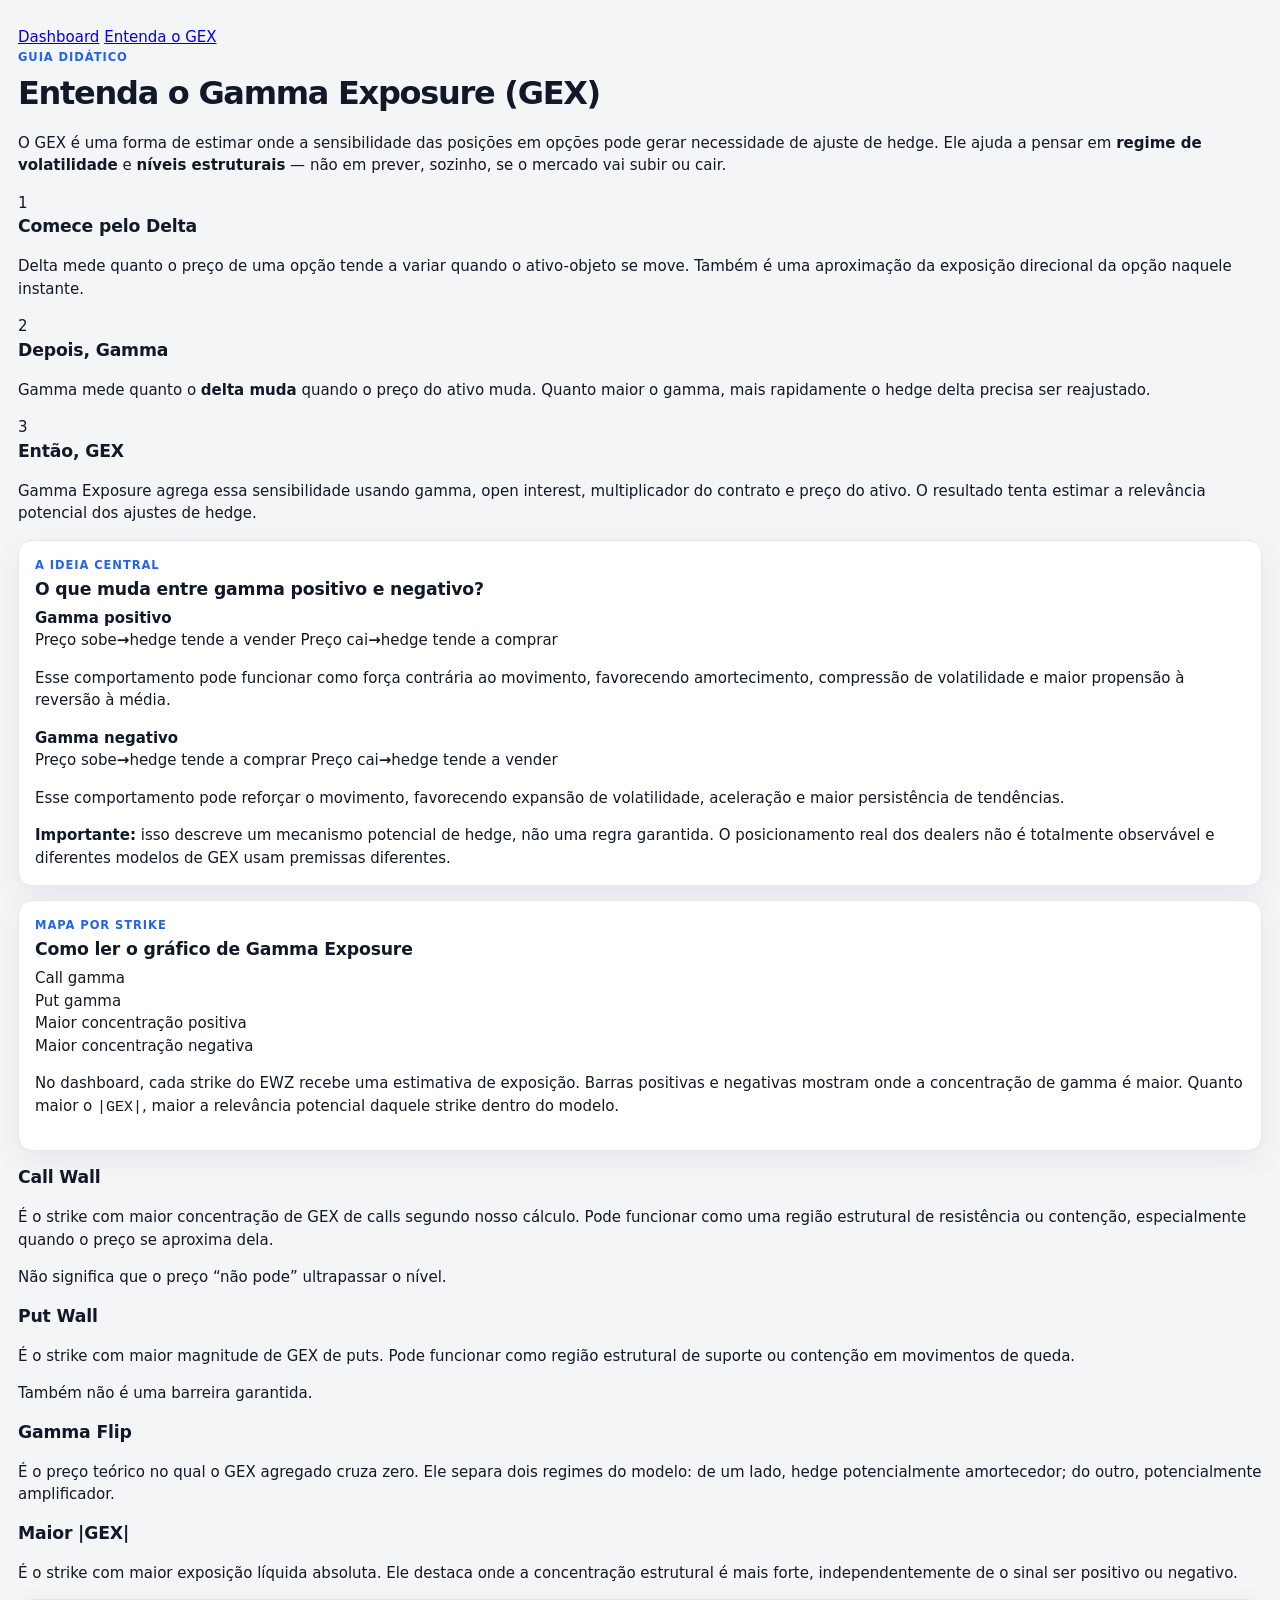
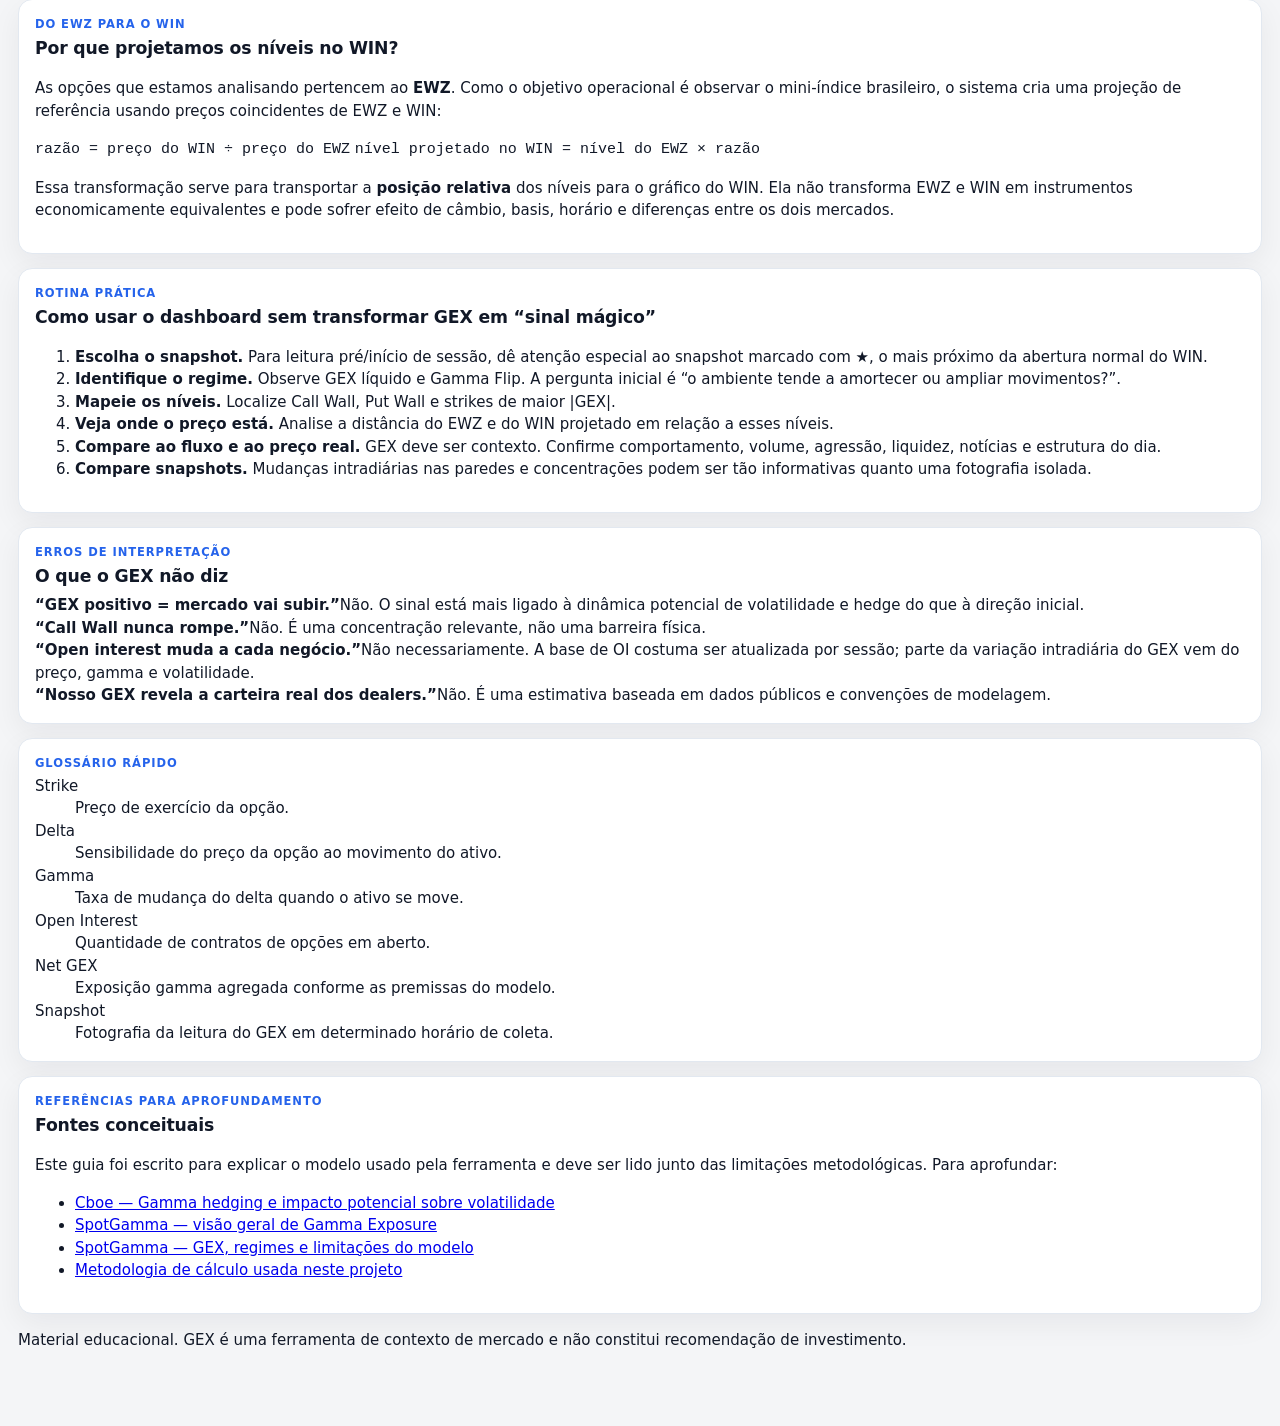
==== docs/entenda-gex.html @ 6f2b7287 "feat: criar página didática sobre GEX" ====
<!doctype html>
<html lang="pt-BR">
<head>
<meta charset="utf-8">
<meta name="viewport" content="width=device-width, initial-scale=1">
<title>Entenda o GEX · Gamma Exposure</title>
<meta name="description" content="Guia didático sobre Gamma Exposure, Gamma Flip, Call Wall, Put Wall e como interpretar o dashboard EWZ → WIN.">
<link rel="stylesheet" href="style.css">
</head>
<body>
<main class="wrap guide-wrap">

  <nav class="site-nav" aria-label="Navegação principal">
    <a href="index.html">Dashboard</a>
    <a class="active" href="entenda-gex.html">Entenda o GEX</a>
  </nav>

  <header class="guide-hero">
    <p class="eyebrow">Guia didático</p>
    <h1>Entenda o Gamma Exposure (GEX)</h1>
    <p class="guide-lead">O GEX é uma forma de estimar onde a sensibilidade das posições em opções pode gerar necessidade de ajuste de hedge. Ele ajuda a pensar em <strong>regime de volatilidade</strong> e <strong>níveis estruturais</strong> — não em prever, sozinho, se o mercado vai subir ou cair.</p>
  </header>

  <section class="lesson-grid lesson-grid-3">
    <article class="lesson-card">
      <span class="lesson-step">1</span>
      <h2>Comece pelo Delta</h2>
      <p>Delta mede quanto o preço de uma opção tende a variar quando o ativo-objeto se move. Também é uma aproximação da exposição direcional da opção naquele instante.</p>
    </article>
    <article class="lesson-card">
      <span class="lesson-step">2</span>
      <h2>Depois, Gamma</h2>
      <p>Gamma mede quanto o <strong>delta muda</strong> quando o preço do ativo muda. Quanto maior o gamma, mais rapidamente o hedge delta precisa ser reajustado.</p>
    </article>
    <article class="lesson-card">
      <span class="lesson-step">3</span>
      <h2>Então, GEX</h2>
      <p>Gamma Exposure agrega essa sensibilidade usando gamma, open interest, multiplicador do contrato e preço do ativo. O resultado tenta estimar a relevância potencial dos ajustes de hedge.</p>
    </article>
  </section>

  <section class="card guide-section">
    <p class="section-kicker">A ideia central</p>
    <h2>O que muda entre gamma positivo e negativo?</h2>
    <div class="regime-compare">
      <div class="regime-panel positive">
        <strong>Gamma positivo</strong>
        <div class="hedge-flow">
          <span>Preço sobe</span><b>→</b><span>hedge tende a vender</span>
          <span>Preço cai</span><b>→</b><span>hedge tende a comprar</span>
        </div>
        <p>Esse comportamento pode funcionar como força contrária ao movimento, favorecendo amortecimento, compressão de volatilidade e maior propensão à reversão à média.</p>
      </div>
      <div class="regime-panel negative">
        <strong>Gamma negativo</strong>
        <div class="hedge-flow">
          <span>Preço sobe</span><b>→</b><span>hedge tende a comprar</span>
          <span>Preço cai</span><b>→</b><span>hedge tende a vender</span>
        </div>
        <p>Esse comportamento pode reforçar o movimento, favorecendo expansão de volatilidade, aceleração e maior persistência de tendências.</p>
      </div>
    </div>
    <div class="guide-callout"><strong>Importante:</strong> isso descreve um mecanismo potencial de hedge, não uma regra garantida. O posicionamento real dos dealers não é totalmente observável e diferentes modelos de GEX usam premissas diferentes.</div>
  </section>

  <section class="card guide-section">
    <p class="section-kicker">Mapa por strike</p>
    <h2>Como ler o gráfico de Gamma Exposure</h2>
    <div class="gex-demo" aria-label="Exemplo esquemático de GEX por strike">
      <div class="gex-zero"></div>
      <div class="gex-bar pos" style="--w:62%"><span>Call gamma</span></div>
      <div class="gex-bar neg" style="--w:40%"><span>Put gamma</span></div>
      <div class="gex-bar pos" style="--w:86%"><span>Maior concentração positiva</span></div>
      <div class="gex-bar neg" style="--w:70%"><span>Maior concentração negativa</span></div>
    </div>
    <p class="guide-copy">No dashboard, cada strike do EWZ recebe uma estimativa de exposição. Barras positivas e negativas mostram onde a concentração de gamma é maior. Quanto maior o <code>|GEX|</code>, maior a relevância potencial daquele strike dentro do modelo.</p>
  </section>

  <section class="lesson-grid lesson-grid-2">
    <article class="lesson-card accent-blue">
      <h2>Call Wall</h2>
      <p>É o strike com maior concentração de GEX de calls segundo nosso cálculo. Pode funcionar como uma região estrutural de resistência ou contenção, especialmente quando o preço se aproxima dela.</p>
      <p class="lesson-note">Não significa que o preço “não pode” ultrapassar o nível.</p>
    </article>
    <article class="lesson-card accent-orange">
      <h2>Put Wall</h2>
      <p>É o strike com maior magnitude de GEX de puts. Pode funcionar como região estrutural de suporte ou contenção em movimentos de queda.</p>
      <p class="lesson-note">Também não é uma barreira garantida.</p>
    </article>
    <article class="lesson-card accent-purple">
      <h2>Gamma Flip</h2>
      <p>É o preço teórico no qual o GEX agregado cruza zero. Ele separa dois regimes do modelo: de um lado, hedge potencialmente amortecedor; do outro, potencialmente amplificador.</p>
    </article>
    <article class="lesson-card accent-cyan">
      <h2>Maior |GEX|</h2>
      <p>É o strike com maior exposição líquida absoluta. Ele destaca onde a concentração estrutural é mais forte, independentemente de o sinal ser positivo ou negativo.</p>
    </article>
  </section>

  <section class="card guide-section">
    <p class="section-kicker">Do EWZ para o WIN</p>
    <h2>Por que projetamos os níveis no WIN?</h2>
    <p class="guide-copy">As opções que estamos analisando pertencem ao <strong>EWZ</strong>. Como o objetivo operacional é observar o mini-índice brasileiro, o sistema cria uma projeção de referência usando preços coincidentes de EWZ e WIN:</p>
    <div class="formula-box">
      <code>razão = preço do WIN ÷ preço do EWZ</code>
      <code>nível projetado no WIN = nível do EWZ × razão</code>
    </div>
    <p class="guide-copy">Essa transformação serve para transportar a <strong>posição relativa</strong> dos níveis para o gráfico do WIN. Ela não transforma EWZ e WIN em instrumentos economicamente equivalentes e pode sofrer efeito de câmbio, basis, horário e diferenças entre os dois mercados.</p>
  </section>

  <section class="card guide-section">
    <p class="section-kicker">Rotina prática</p>
    <h2>Como usar o dashboard sem transformar GEX em “sinal mágico”</h2>
    <ol class="guide-steps">
      <li><strong>Escolha o snapshot.</strong> Para leitura pré/início de sessão, dê atenção especial ao snapshot marcado com ★, o mais próximo da abertura normal do WIN.</li>
      <li><strong>Identifique o regime.</strong> Observe GEX líquido e Gamma Flip. A pergunta inicial é “o ambiente tende a amortecer ou ampliar movimentos?”.</li>
      <li><strong>Mapeie os níveis.</strong> Localize Call Wall, Put Wall e strikes de maior |GEX|.</li>
      <li><strong>Veja onde o preço está.</strong> Analise a distância do EWZ e do WIN projetado em relação a esses níveis.</li>
      <li><strong>Compare ao fluxo e ao preço real.</strong> GEX deve ser contexto. Confirme comportamento, volume, agressão, liquidez, notícias e estrutura do dia.</li>
      <li><strong>Compare snapshots.</strong> Mudanças intradiárias nas paredes e concentrações podem ser tão informativas quanto uma fotografia isolada.</li>
    </ol>
  </section>

  <section class="card guide-section">
    <p class="section-kicker">Erros de interpretação</p>
    <h2>O que o GEX não diz</h2>
    <div class="myth-grid">
      <div><strong>“GEX positivo = mercado vai subir.”</strong><span>Não. O sinal está mais ligado à dinâmica potencial de volatilidade e hedge do que à direção inicial.</span></div>
      <div><strong>“Call Wall nunca rompe.”</strong><span>Não. É uma concentração relevante, não uma barreira física.</span></div>
      <div><strong>“Open interest muda a cada negócio.”</strong><span>Não necessariamente. A base de OI costuma ser atualizada por sessão; parte da variação intradiária do GEX vem do preço, gamma e volatilidade.</span></div>
      <div><strong>“Nosso GEX revela a carteira real dos dealers.”</strong><span>Não. É uma estimativa baseada em dados públicos e convenções de modelagem.</span></div>
    </div>
  </section>

  <section class="card guide-section">
    <p class="section-kicker">Glossário rápido</p>
    <div class="glossary">
      <div><dt>Strike</dt><dd>Preço de exercício da opção.</dd></div>
      <div><dt>Delta</dt><dd>Sensibilidade do preço da opção ao movimento do ativo.</dd></div>
      <div><dt>Gamma</dt><dd>Taxa de mudança do delta quando o ativo se move.</dd></div>
      <div><dt>Open Interest</dt><dd>Quantidade de contratos de opções em aberto.</dd></div>
      <div><dt>Net GEX</dt><dd>Exposição gamma agregada conforme as premissas do modelo.</dd></div>
      <div><dt>Snapshot</dt><dd>Fotografia da leitura do GEX em determinado horário de coleta.</dd></div>
    </div>
  </section>

  <section class="card guide-section references">
    <p class="section-kicker">Referências para aprofundamento</p>
    <h2>Fontes conceituais</h2>
    <p>Este guia foi escrito para explicar o modelo usado pela ferramenta e deve ser lido junto das limitações metodológicas. Para aprofundar:</p>
    <ul>
      <li><a href="https://www.cboe.com/insights/posts/volatility-insights-evaluating-the-market-impact-of-spx-0-dte-options/" target="_blank" rel="noopener">Cboe — Gamma hedging e impacto potencial sobre volatilidade</a></li>
      <li><a href="https://support.spotgamma.com/hc/en-us/articles/15214161607827-GEX-Gamma-Exposure-Explained-What-It-Is-and-How-SpotGamma-Uses-It" target="_blank" rel="noopener">SpotGamma — visão geral de Gamma Exposure</a></li>
      <li><a href="https://spotgamma.com/gamma-exposure-gex/" target="_blank" rel="noopener">SpotGamma — GEX, regimes e limitações do modelo</a></li>
      <li><a href="CALCULO.md" target="_blank" rel="noopener">Metodologia de cálculo usada neste projeto</a></li>
    </ul>
  </section>

  <p class="guide-disclaimer">Material educacional. GEX é uma ferramenta de contexto de mercado e não constitui recomendação de investimento.</p>
</main>
</body>
</html>
---- docs/style.css ----
:root{
  color-scheme:light;
  --bg:#f4f5f7;--surface:#ffffff;--surface-2:#f8fafc;--text:#111827;--muted:#64748b;
  --border:#e2e8f0;--grid:#e8edf3;--axis:#94a3b8;--blue:#2563eb;--orange:#ea580c;
  --purple:#7c3aed;--green:#15803d;--red:#b91c1c;--cyan:#0891b2;--shadow:0 10px 30px rgba(15,23,42,.06);
}
@media(prefers-color-scheme:dark){
  :root{color-scheme:dark;--bg:#0b0f14;--surface:#121821;--surface-2:#0f141c;--text:#f8fafc;--muted:#94a3b8;
    --border:#273244;--grid:#202b39;--axis:#526174;--blue:#60a5fa;--orange:#fb923c;--purple:#a78bfa;
    --green:#4ade80;--red:#f87171;--cyan:#22d3ee;--shadow:none}
}
*{box-sizing:border-box}
body{margin:0;background:var(--bg);color:var(--text);font:15px/1.5 system-ui,-apple-system,"Segoe UI",Roboto,sans-serif}
.wrap{max-width:1320px;margin:auto;padding:26px 18px 64px}
.hero{display:flex;gap:24px;justify-content:space-between;align-items:flex-end;margin-bottom:18px}
.eyebrow,.section-kicker{margin:0 0 3px;color:var(--blue);font-weight:700;text-transform:uppercase;letter-spacing:.08em;font-size:.72rem}
h1{margin:0;font-size:2rem;letter-spacing:-.04em}h1 span{color:var(--muted);font-weight:400}
h2{margin:0 0 4px;font-size:1.08rem;letter-spacing:-.01em}
.sub,.note,.footnote{margin:0;color:var(--muted);font-size:.88rem}
.source-box{min-width:220px;text-align:right;padding:10px 0}.source-label{display:block;color:var(--muted);font-size:.75rem}
.source-box strong{display:block;font-size:1.25rem;font-variant-numeric:tabular-nums}.source-box small{color:var(--muted)}
.banner{padding:11px 14px;border-radius:10px;margin:0 0 14px;background:#fff7d6;color:#6b5200;border:1px solid #f6e7a7}
.banner.err{background:#fee9e7;color:#8a251d;border-color:#f7c7c2}
.kpis{display:grid;grid-template-columns:repeat(5,minmax(150px,1fr));gap:10px;margin-bottom:14px}
.kpi{background:var(--surface);border:1px solid var(--border);border-radius:12px;padding:13px 14px;box-shadow:var(--shadow)}
.kpi .lab{font-size:.75rem;color:var(--muted);display:flex;gap:6px;align-items:center}
.kpi .big{font-size:1.35rem;font-weight:700;font-variant-numeric:tabular-nums}
.kpi .small{font-size:.8rem;color:var(--muted)}
.dot{width:8px;height:8px;border-radius:50%;display:inline-block;flex:none}
.card{background:var(--surface);border:1px solid var(--border);border-radius:14px;padding:16px;margin-bottom:14px;box-shadow:var(--shadow)}
.focal{padding-bottom:10px}
.card-head{display:flex;justify-content:space-between;align-items:flex-start;gap:18px;margin-bottom:6px}
.sel{display:flex;gap:7px;align-items:center;color:var(--muted);font-size:.8rem}
select,input,button{font:inherit;border:1px solid var(--border);border-radius:8px;background:var(--surface-2);color:var(--text);padding:7px 9px}
button{cursor:pointer;background:var(--blue);border-color:var(--blue);color:white;font-weight:650}
button.ghost{background:transparent;color:var(--muted);border-color:var(--border)}
.snapshot-card{padding-bottom:14px}
.snapshot-controls{display:grid;grid-template-columns:minmax(150px,.7fr) minmax(180px,.9fr) minmax(280px,2fr);gap:10px;align-items:end;margin-top:8px}
.snapshot-controls label{display:flex;flex-direction:column;gap:5px;color:var(--muted);font-size:.78rem}
.snapshot-summary{min-height:58px;display:grid;grid-template-columns:auto 1fr;grid-template-areas:"badge title" "badge meta";column-gap:9px;align-items:center;padding:8px 10px;background:var(--surface-2);border:1px solid var(--border);border-radius:10px}
.snapshot-summary strong{grid-area:title;font-size:.9rem}.snapshot-summary small{grid-area:meta;color:var(--muted);font-size:.75rem}
.snapshot-badge{grid-area:badge;align-self:stretch;display:flex;align-items:center;padding:0 9px;border-radius:8px;background:var(--border);color:var(--muted);font-size:.7rem;font-weight:800;text-transform:uppercase;letter-spacing:.04em}
.snapshot-badge.opening{background:color-mix(in srgb,var(--blue) 15%,var(--surface));color:var(--blue);border:1px solid color-mix(in srgb,var(--blue) 30%,var(--border))}
.display-config{padding-bottom:14px}
.display-controls{display:grid;grid-template-columns:2fr 1fr 1fr;gap:10px;margin-top:10px}
.display-controls label{display:flex;flex-direction:column;gap:5px;color:var(--muted);font-size:.78rem}
.display-controls select{width:100%}
.display-controls label.disabled{opacity:.48}
.display-controls select:disabled{cursor:not-allowed;filter:saturate(.4)}
.config-hint{margin:9px 0 0;color:var(--muted);font-size:.82rem}
.price-chart-shell{position:relative;min-width:0}
.chart-tools{display:flex;flex-wrap:wrap;align-items:center;gap:5px}
.chart-tools-overlay{position:absolute;z-index:8;top:9px;right:12px;margin:0;padding:5px;background:color-mix(in srgb,var(--surface) 90%,transparent);border:1px solid var(--border);border-radius:9px;backdrop-filter:blur(7px)}
.tool-group{display:flex;align-items:center;gap:3px;flex-wrap:wrap}
.chart-tool{min-width:31px;min-height:29px;padding:4px 6px;font-size:.72rem;line-height:1;border-radius:6px;box-shadow:none}
.chart-tool.ghost{background:var(--surface-2);color:var(--muted);border-color:var(--border)}
.chart-view-status{color:var(--muted);font-size:.72rem;font-variant-numeric:tabular-nums}
.chart-view-status-overlay{position:absolute;z-index:7;left:82px;top:10px;padding:4px 7px;border-radius:6px;background:color-mix(in srgb,var(--surface) 88%,transparent);pointer-events:none}
.chart-help{margin:5px 0 0;color:var(--muted);font-size:.72rem}
.price-chart .hit{cursor:grab!important}
.price-chart .hit:active{cursor:grabbing!important}
.price-grid{display:grid;grid-template-columns:1fr;gap:14px}
.price-card{margin-bottom:0}.pill{font-size:.75rem;font-weight:700;border:1px solid var(--border);border-radius:999px;padding:4px 9px;color:var(--muted)}
.legend{display:flex;flex-wrap:wrap;gap:14px;margin:7px 0 4px;color:var(--muted);font-size:.79rem}
.legend.compact{gap:11px}.legend span{display:inline-flex;align-items:center;gap:5px}
.legend i{display:inline-block;width:14px;height:4px;border-radius:2px}.legend i.sq{width:10px;height:10px}
.legend i.dash{height:0;background:none!important;border-top:2px dashed currentColor}
.chart{width:100%;overflow-x:auto}.chart svg{display:block;width:100%;height:auto;min-width:760px;overflow:visible}
.chart text{fill:var(--muted);font:11px system-ui,-apple-system,"Segoe UI",sans-serif}
.chart .grid{stroke:var(--grid);stroke-width:1}.chart .axis{stroke:var(--axis);stroke-width:1}.chart .lbl{font-weight:700}
.chart .hit{fill:transparent;cursor:crosshair}.chart-gex svg{min-height:390px}.price-chart svg{min-height:430px}
.override{min-width:350px}.override label{display:block;color:var(--muted);font-size:.75rem;margin-bottom:4px}
.override>div{display:flex;gap:6px}.override input{width:160px;font-variant-numeric:tabular-nums}
.table-scroll{overflow-x:auto}table{width:100%;border-collapse:collapse;font-size:.88rem;font-variant-numeric:tabular-nums}
th,td{padding:9px 10px;border-bottom:1px solid var(--border);white-space:nowrap;text-align:left}
th{font-size:.75rem;color:var(--muted);font-weight:700}.num{text-align:right}td:last-child{white-space:normal;color:var(--muted)}
.explain-grid{display:grid;grid-template-columns:repeat(4,1fr);gap:12px;margin-top:10px}
.explain-grid>div{background:var(--surface-2);border:1px solid var(--border);border-radius:10px;padding:12px}
.explain-grid p{margin:4px 0 0;color:var(--muted);font-size:.84rem}.footnote{margin-top:12px}
.tip{position:fixed;z-index:20;pointer-events:none;max-width:280px;background:var(--surface);color:var(--text);border:1px solid var(--border);
  border-radius:9px;padding:8px 10px;font-size:.8rem;box-shadow:0 8px 25px rgba(0,0,0,.2);font-variant-numeric:tabular-nums}
.tip b{display:block;margin-bottom:3px}.tip .r{display:flex;justify-content:space-between;gap:18px;color:var(--muted)}.tip .r span:last-child{color:var(--text)}
@media(max-width:1000px){.kpis{grid-template-columns:repeat(3,1fr)}.snapshot-controls{grid-template-columns:1fr 1fr}.snapshot-summary{grid-column:1/-1}.display-controls{grid-template-columns:1fr 1fr 1fr}.explain-grid{grid-template-columns:repeat(2,1fr)}}
@media(max-width:720px){.wrap{padding:18px 10px 46px}.hero{align-items:flex-start;flex-direction:column}.source-box{text-align:left;min-width:0}
  .kpis{grid-template-columns:repeat(2,1fr)}.card-head{flex-direction:column}.snapshot-controls{grid-template-columns:1fr}.snapshot-summary{grid-column:auto}.display-controls{grid-template-columns:1fr}.override{min-width:0;width:100%}.explain-grid{grid-template-columns:1fr}
  .chart-tools-overlay{top:7px;right:8px;max-width:250px}.chart-tool{min-width:34px;min-height:32px}.chart-view-status-overlay{left:76px;top:8px}.chart-help{font-size:.7rem}.chart svg{min-width:700px}}
@media(max-width:480px){h1{font-size:1.55rem}.kpis{grid-template-columns:1fr 1fr}.kpi .big{font-size:1.12rem}.override>div{flex-wrap:wrap}}
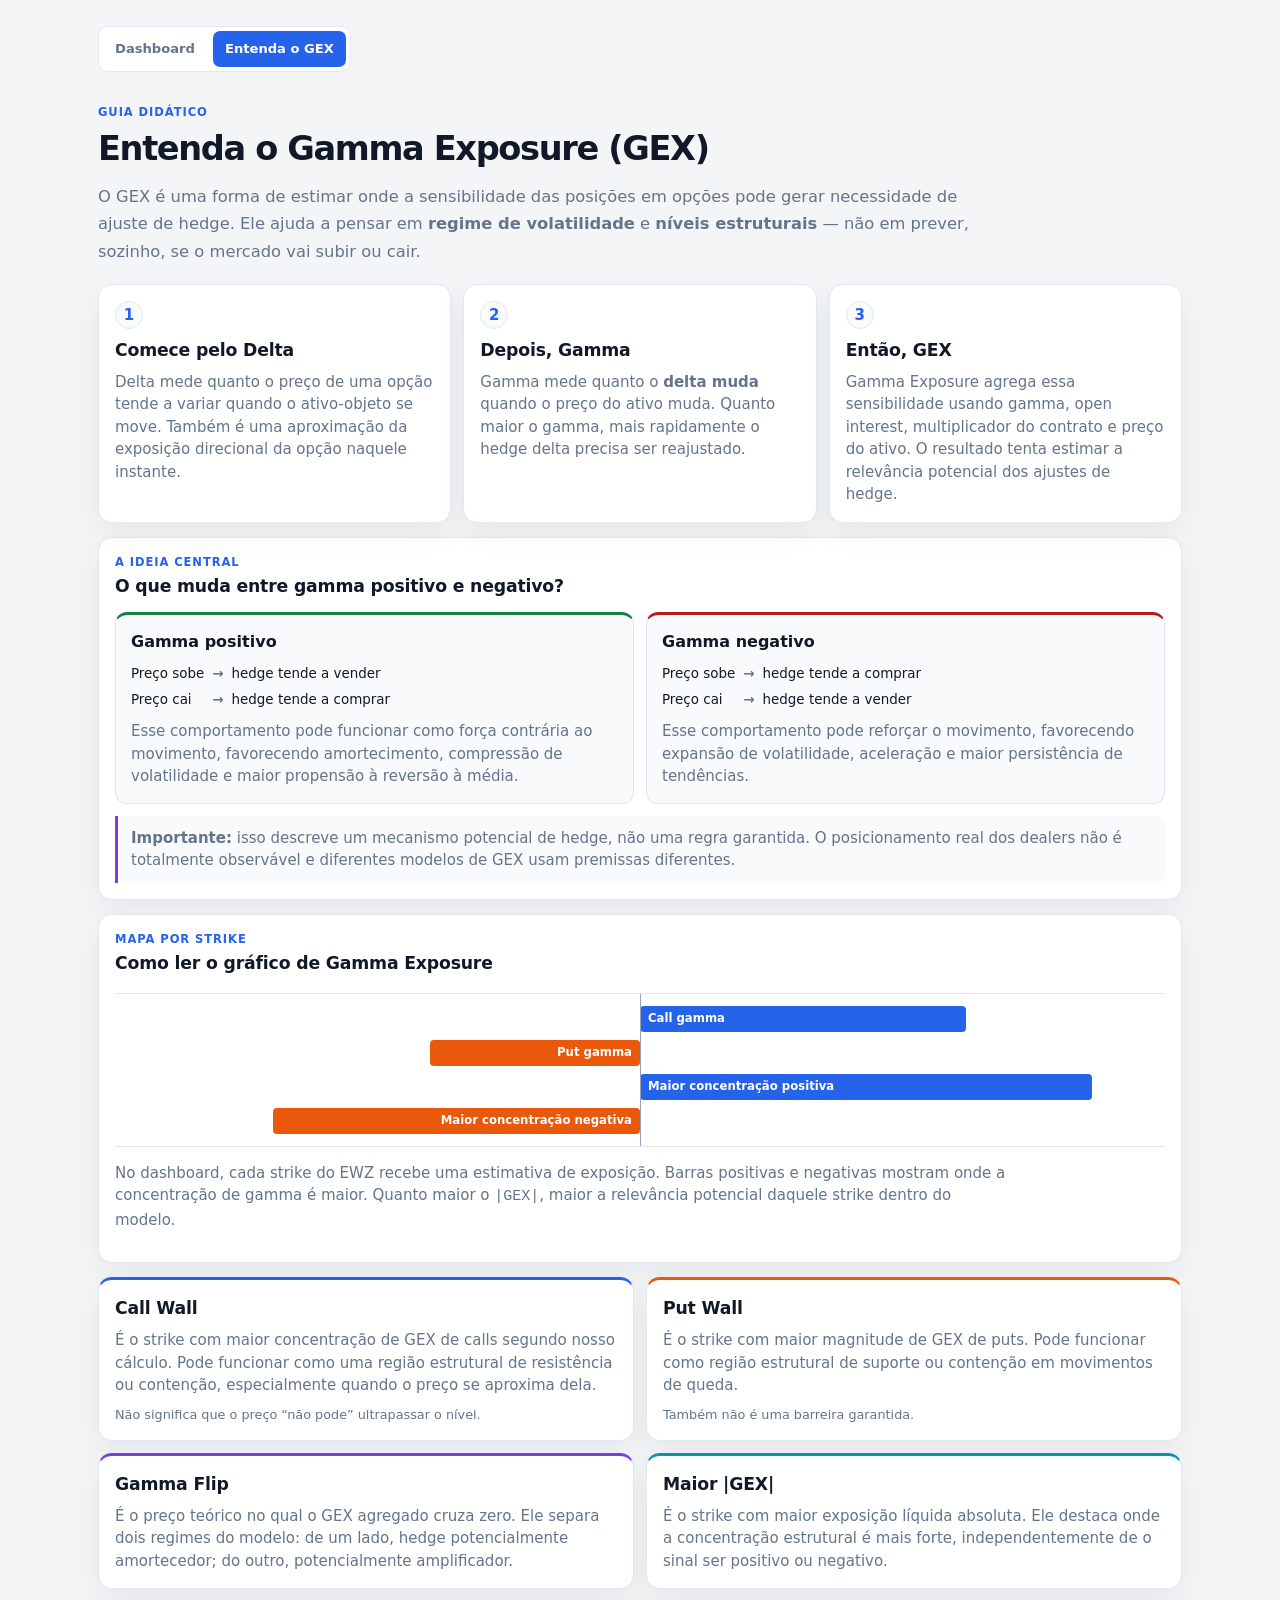
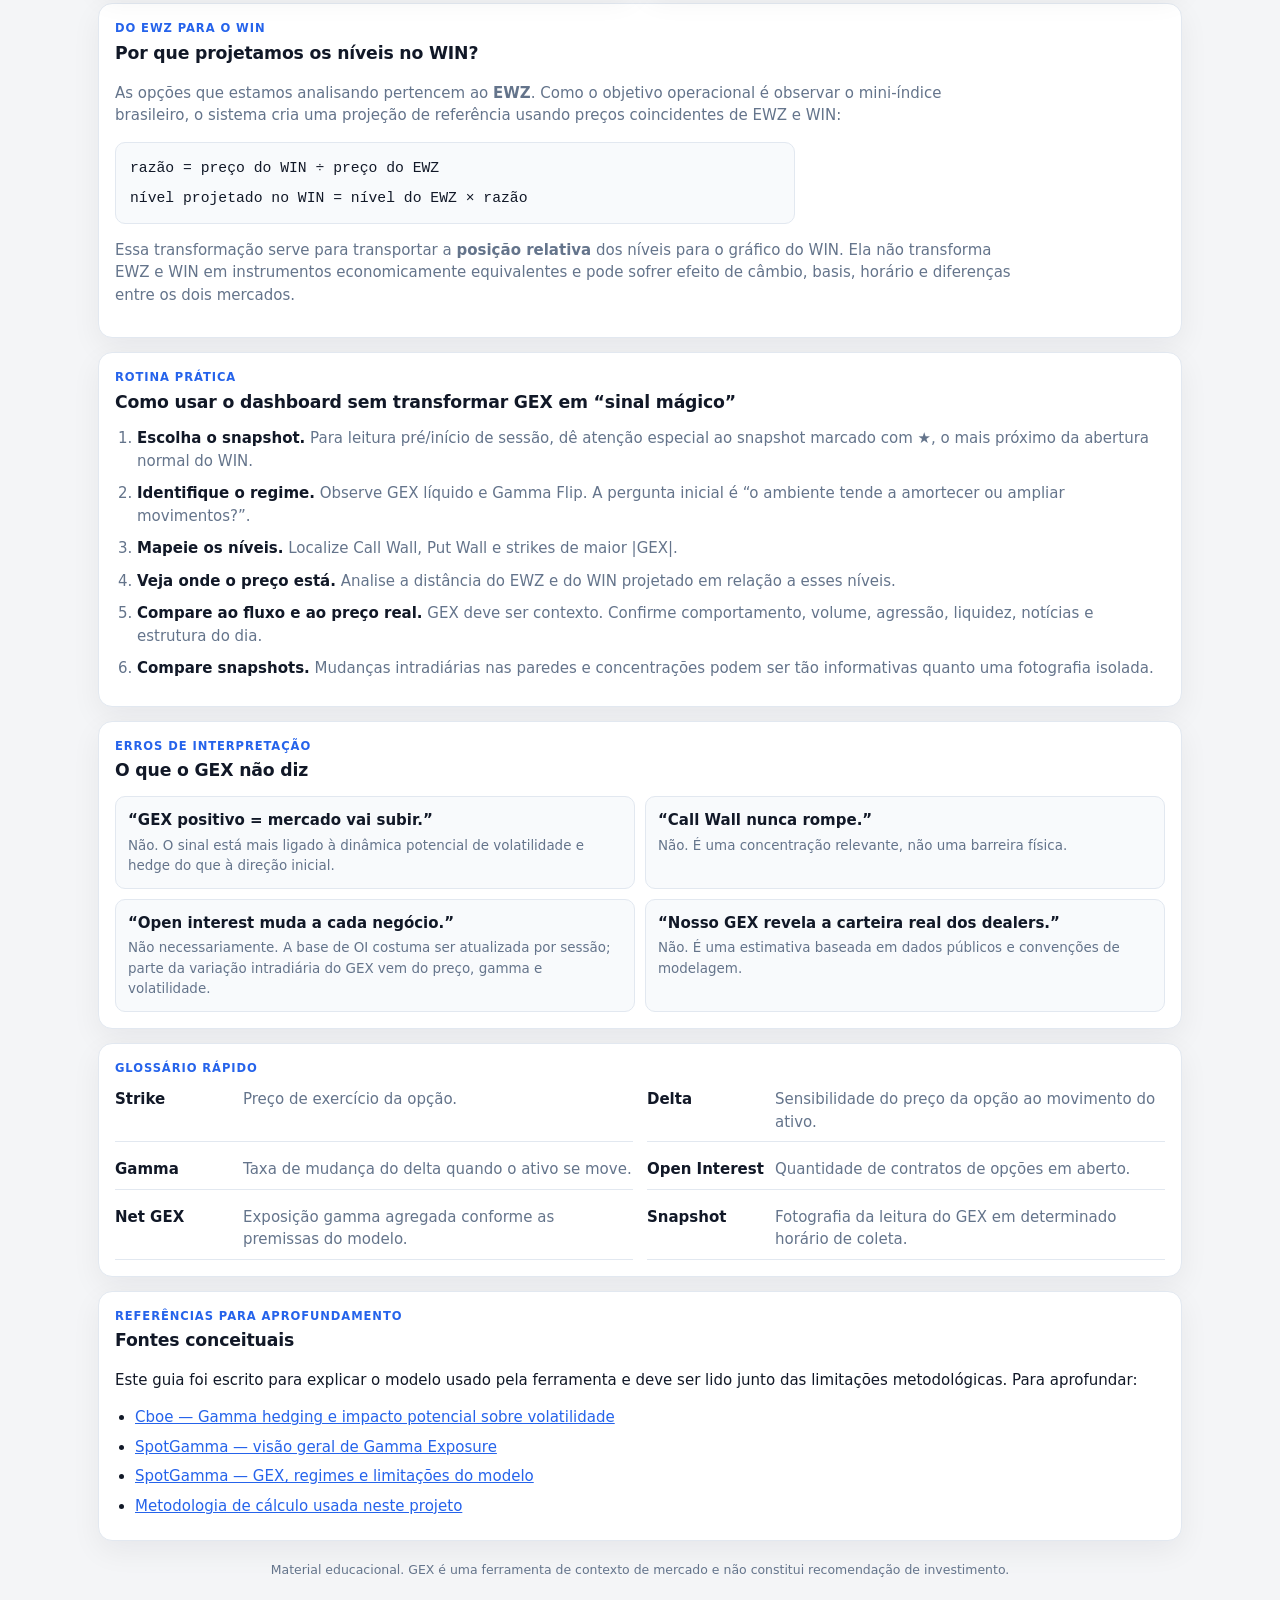
==== commit 98e872a6: "fix: apontar guia para metodologia no GitHub" ====
--- a/docs/entenda-gex.html
+++ b/docs/entenda-gex.html
@@ -152,7 +152,7 @@
       <li><a href="https://www.cboe.com/insights/posts/volatility-insights-evaluating-the-market-impact-of-spx-0-dte-options/" target="_blank" rel="noopener">Cboe — Gamma hedging e impacto potencial sobre volatilidade</a></li>
       <li><a href="https://support.spotgamma.com/hc/en-us/articles/15214161607827-GEX-Gamma-Exposure-Explained-What-It-Is-and-How-SpotGamma-Uses-It" target="_blank" rel="noopener">SpotGamma — visão geral de Gamma Exposure</a></li>
       <li><a href="https://spotgamma.com/gamma-exposure-gex/" target="_blank" rel="noopener">SpotGamma — GEX, regimes e limitações do modelo</a></li>
-      <li><a href="CALCULO.md" target="_blank" rel="noopener">Metodologia de cálculo usada neste projeto</a></li>
+      <li><a href="https://github.com/pablopcdossantos2-sys/gamma-exposure-app/blob/main/CALCULO.md" target="_blank" rel="noopener">Metodologia de cálculo usada neste projeto</a></li>
     </ul>
   </section>
 
--- a/docs/style.css
+++ b/docs/style.css
@@ -13,6 +13,50 @@
 body{margin:0;background:var(--bg);color:var(--text);font:15px/1.5 system-ui,-apple-system,"Segoe UI",Roboto,sans-serif}
 .wrap{max-width:1320px;margin:auto;padding:26px 18px 64px}
 .hero{display:flex;gap:24px;justify-content:space-between;align-items:flex-end;margin-bottom:18px}
+.site-nav{display:flex;gap:6px;margin-bottom:18px;padding:4px;background:var(--surface);border:1px solid var(--border);border-radius:10px;width:max-content;max-width:100%}
+.site-nav a{display:inline-flex;align-items:center;min-height:36px;padding:6px 12px;border-radius:7px;color:var(--muted);text-decoration:none;font-size:.82rem;font-weight:700}
+.site-nav a:hover{background:var(--surface-2);color:var(--text)}
+.site-nav a.active{background:var(--blue);color:#fff}
+.guide-wrap{max-width:1120px}
+.guide-hero{padding:14px 0 18px}
+.guide-hero h1{font-size:2.1rem;margin-bottom:8px}
+.guide-lead{max-width:880px;margin:0;color:var(--muted);font-size:1.02rem;line-height:1.7}
+.lesson-grid{display:grid;gap:12px;margin-bottom:14px}
+.lesson-grid-3{grid-template-columns:repeat(3,1fr)}
+.lesson-grid-2{grid-template-columns:repeat(2,1fr)}
+.lesson-card{position:relative;background:var(--surface);border:1px solid var(--border);border-radius:14px;padding:16px;box-shadow:var(--shadow)}
+.lesson-card h2{margin-bottom:7px}.lesson-card p{margin:0;color:var(--muted)}
+.lesson-step{display:inline-flex;width:28px;height:28px;align-items:center;justify-content:center;margin-bottom:9px;border-radius:50%;background:var(--surface-2);border:1px solid var(--border);font-weight:800;color:var(--blue)}
+.lesson-note{margin-top:8px!important;font-size:.8rem}
+.accent-blue{border-top:3px solid var(--blue)}.accent-orange{border-top:3px solid var(--orange)}.accent-purple{border-top:3px solid var(--purple)}.accent-cyan{border-top:3px solid var(--cyan)}
+.guide-section{padding:20px}
+.regime-compare{display:grid;grid-template-columns:1fr 1fr;gap:12px;margin-top:12px}
+.regime-panel{border:1px solid var(--border);border-radius:12px;padding:15px;background:var(--surface-2)}
+.regime-panel.positive{border-top:3px solid var(--green)}.regime-panel.negative{border-top:3px solid var(--red)}
+.regime-panel>strong{font-size:1rem}.regime-panel p{margin:10px 0 0;color:var(--muted)}
+.hedge-flow{display:grid;grid-template-columns:auto auto 1fr;gap:6px 8px;align-items:center;margin-top:10px;font-size:.84rem}
+.hedge-flow b{color:var(--muted)}
+.guide-callout{margin-top:12px;padding:11px 13px;border-left:3px solid var(--purple);background:var(--surface-2);color:var(--muted);border-radius:0 9px 9px 0}
+.guide-copy{color:var(--muted);max-width:900px}
+.gex-demo{position:relative;margin:16px 0 12px;padding:12px 0;display:grid;gap:8px;border-top:1px solid var(--border);border-bottom:1px solid var(--border)}
+.gex-zero{position:absolute;left:50%;top:0;bottom:0;width:1px;background:var(--axis)}
+.gex-bar{height:26px;display:flex;align-items:center;font-size:.73rem;font-weight:700;color:white;padding:0 8px;border-radius:4px;width:calc(var(--w) / 2);max-width:45%}
+.gex-bar.pos{margin-left:50%;background:var(--blue)}
+.gex-bar.neg{margin-left:calc(50% - (var(--w) / 2));background:var(--orange);justify-content:flex-end;text-align:right}
+.formula-box{display:flex;flex-direction:column;gap:8px;margin:12px 0;padding:14px;border:1px solid var(--border);border-radius:10px;background:var(--surface-2);max-width:680px}
+.formula-box code{font-size:.92rem}
+.guide-steps{margin:12px 0 0;padding-left:22px}
+.guide-steps li{margin:0 0 10px;color:var(--muted)}.guide-steps strong{color:var(--text)}
+.myth-grid{display:grid;grid-template-columns:1fr 1fr;gap:10px;margin-top:12px}
+.myth-grid>div{padding:12px;border:1px solid var(--border);border-radius:10px;background:var(--surface-2)}
+.myth-grid strong,.myth-grid span{display:block}.myth-grid span{margin-top:4px;color:var(--muted);font-size:.84rem}
+.glossary{display:grid;grid-template-columns:repeat(2,1fr);gap:8px 14px}
+.glossary>div{display:grid;grid-template-columns:120px 1fr;gap:8px;padding:8px 0;border-bottom:1px solid var(--border)}
+.glossary dt{font-weight:800}.glossary dd{margin:0;color:var(--muted)}
+.references ul{margin:10px 0 0;padding-left:20px}.references li{margin:7px 0}.references a{color:var(--blue)}
+.guide-disclaimer{text-align:center;color:var(--muted);font-size:.78rem;margin:20px 0 0}
+.center-y{min-width:39px}
+
 .eyebrow,.section-kicker{margin:0 0 3px;color:var(--blue);font-weight:700;text-transform:uppercase;letter-spacing:.08em;font-size:.72rem}
 h1{margin:0;font-size:2rem;letter-spacing:-.04em}h1 span{color:var(--muted);font-weight:400}
 h2{margin:0 0 4px;font-size:1.08rem;letter-spacing:-.01em}
@@ -80,8 +124,8 @@
 .tip{position:fixed;z-index:20;pointer-events:none;max-width:280px;background:var(--surface);color:var(--text);border:1px solid var(--border);
   border-radius:9px;padding:8px 10px;font-size:.8rem;box-shadow:0 8px 25px rgba(0,0,0,.2);font-variant-numeric:tabular-nums}
 .tip b{display:block;margin-bottom:3px}.tip .r{display:flex;justify-content:space-between;gap:18px;color:var(--muted)}.tip .r span:last-child{color:var(--text)}
-@media(max-width:1000px){.kpis{grid-template-columns:repeat(3,1fr)}.snapshot-controls{grid-template-columns:1fr 1fr}.snapshot-summary{grid-column:1/-1}.display-controls{grid-template-columns:1fr 1fr 1fr}.explain-grid{grid-template-columns:repeat(2,1fr)}}
-@media(max-width:720px){.wrap{padding:18px 10px 46px}.hero{align-items:flex-start;flex-direction:column}.source-box{text-align:left;min-width:0}
+@media(max-width:1000px){.lesson-grid-3{grid-template-columns:1fr 1fr}.kpis{grid-template-columns:repeat(3,1fr)}.snapshot-controls{grid-template-columns:1fr 1fr}.snapshot-summary{grid-column:1/-1}.display-controls{grid-template-columns:1fr 1fr 1fr}.explain-grid{grid-template-columns:repeat(2,1fr)}}
+@media(max-width:720px){.lesson-grid-3,.lesson-grid-2,.regime-compare,.myth-grid,.glossary{grid-template-columns:1fr}.glossary>div{grid-template-columns:105px 1fr}.site-nav{width:100%}.site-nav a{flex:1;justify-content:center}.guide-hero h1{font-size:1.65rem}.wrap{padding:18px 10px 46px}.hero{align-items:flex-start;flex-direction:column}.source-box{text-align:left;min-width:0}
   .kpis{grid-template-columns:repeat(2,1fr)}.card-head{flex-direction:column}.snapshot-controls{grid-template-columns:1fr}.snapshot-summary{grid-column:auto}.display-controls{grid-template-columns:1fr}.override{min-width:0;width:100%}.explain-grid{grid-template-columns:1fr}
   .chart-tools-overlay{top:7px;right:8px;max-width:250px}.chart-tool{min-width:34px;min-height:32px}.chart-view-status-overlay{left:76px;top:8px}.chart-help{font-size:.7rem}.chart svg{min-width:700px}}
 @media(max-width:480px){h1{font-size:1.55rem}.kpis{grid-template-columns:1fr 1fr}.kpi .big{font-size:1.12rem}.override>div{flex-wrap:wrap}}
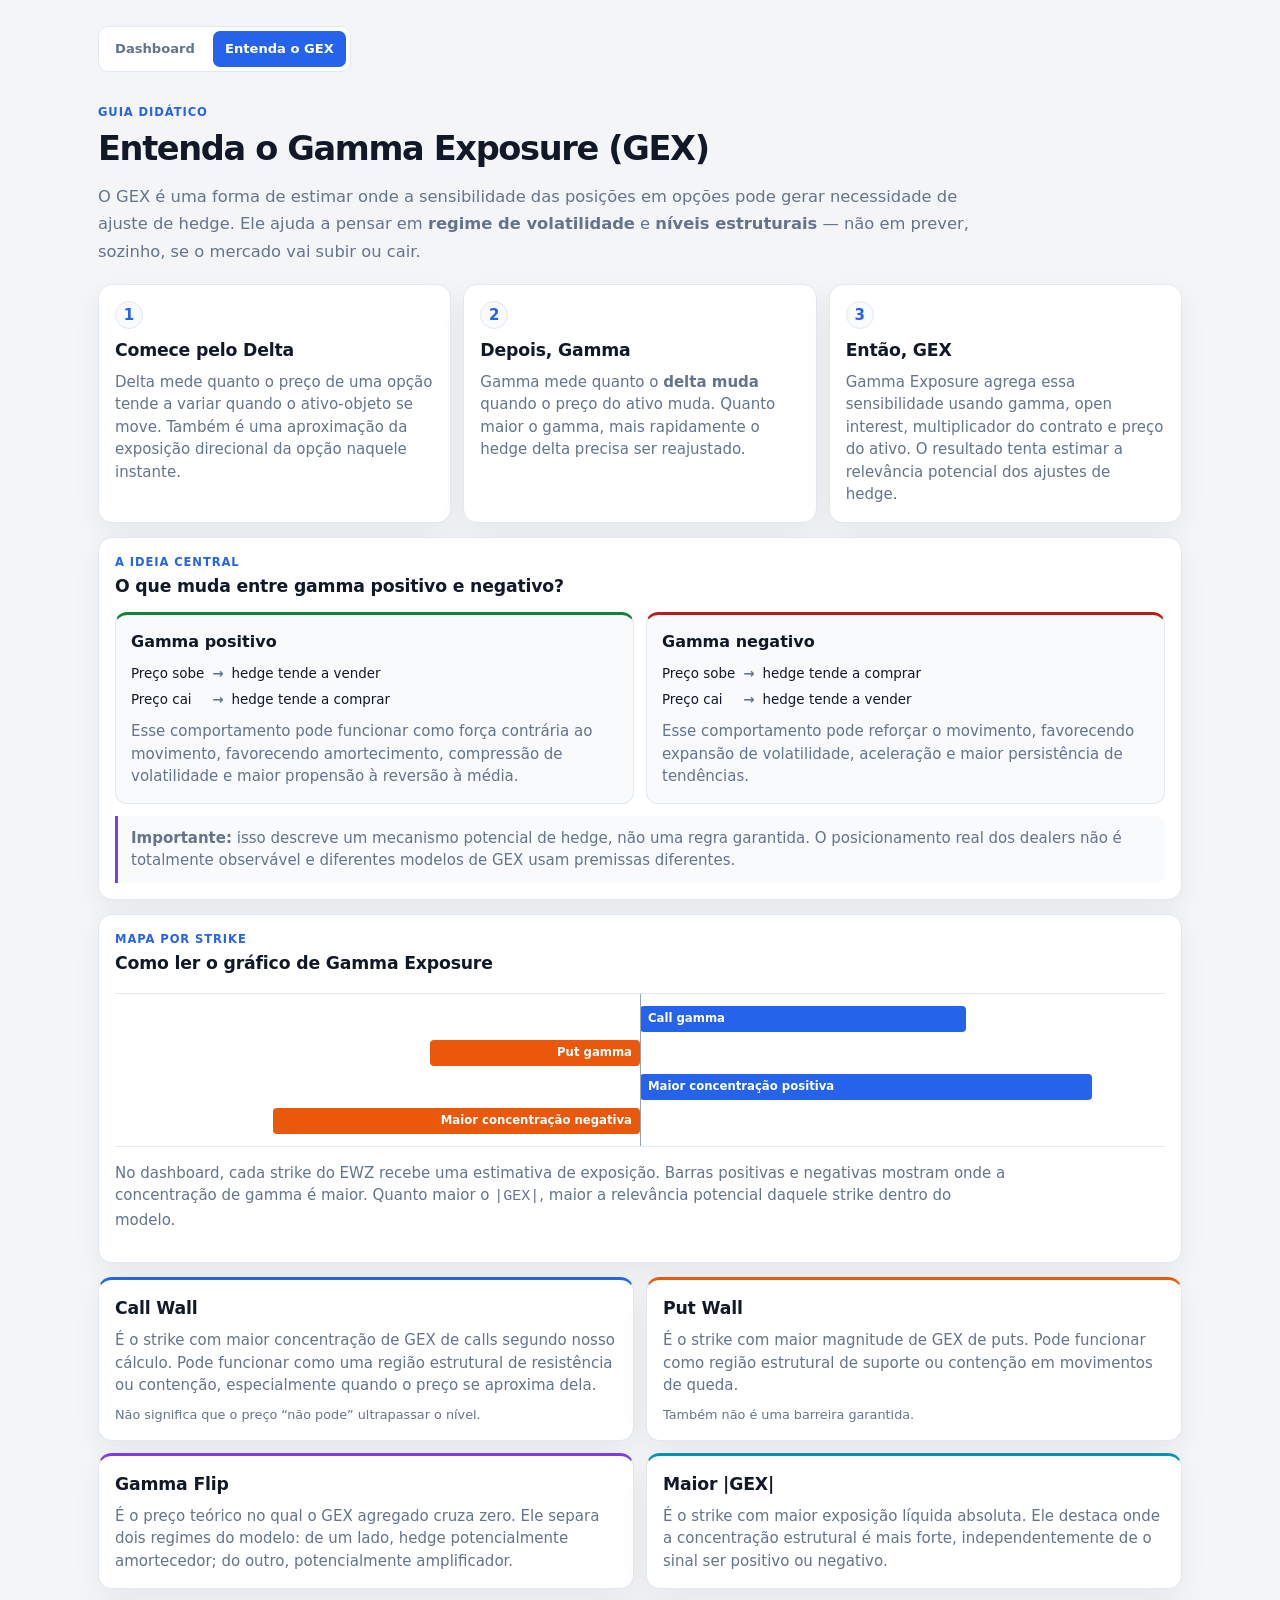
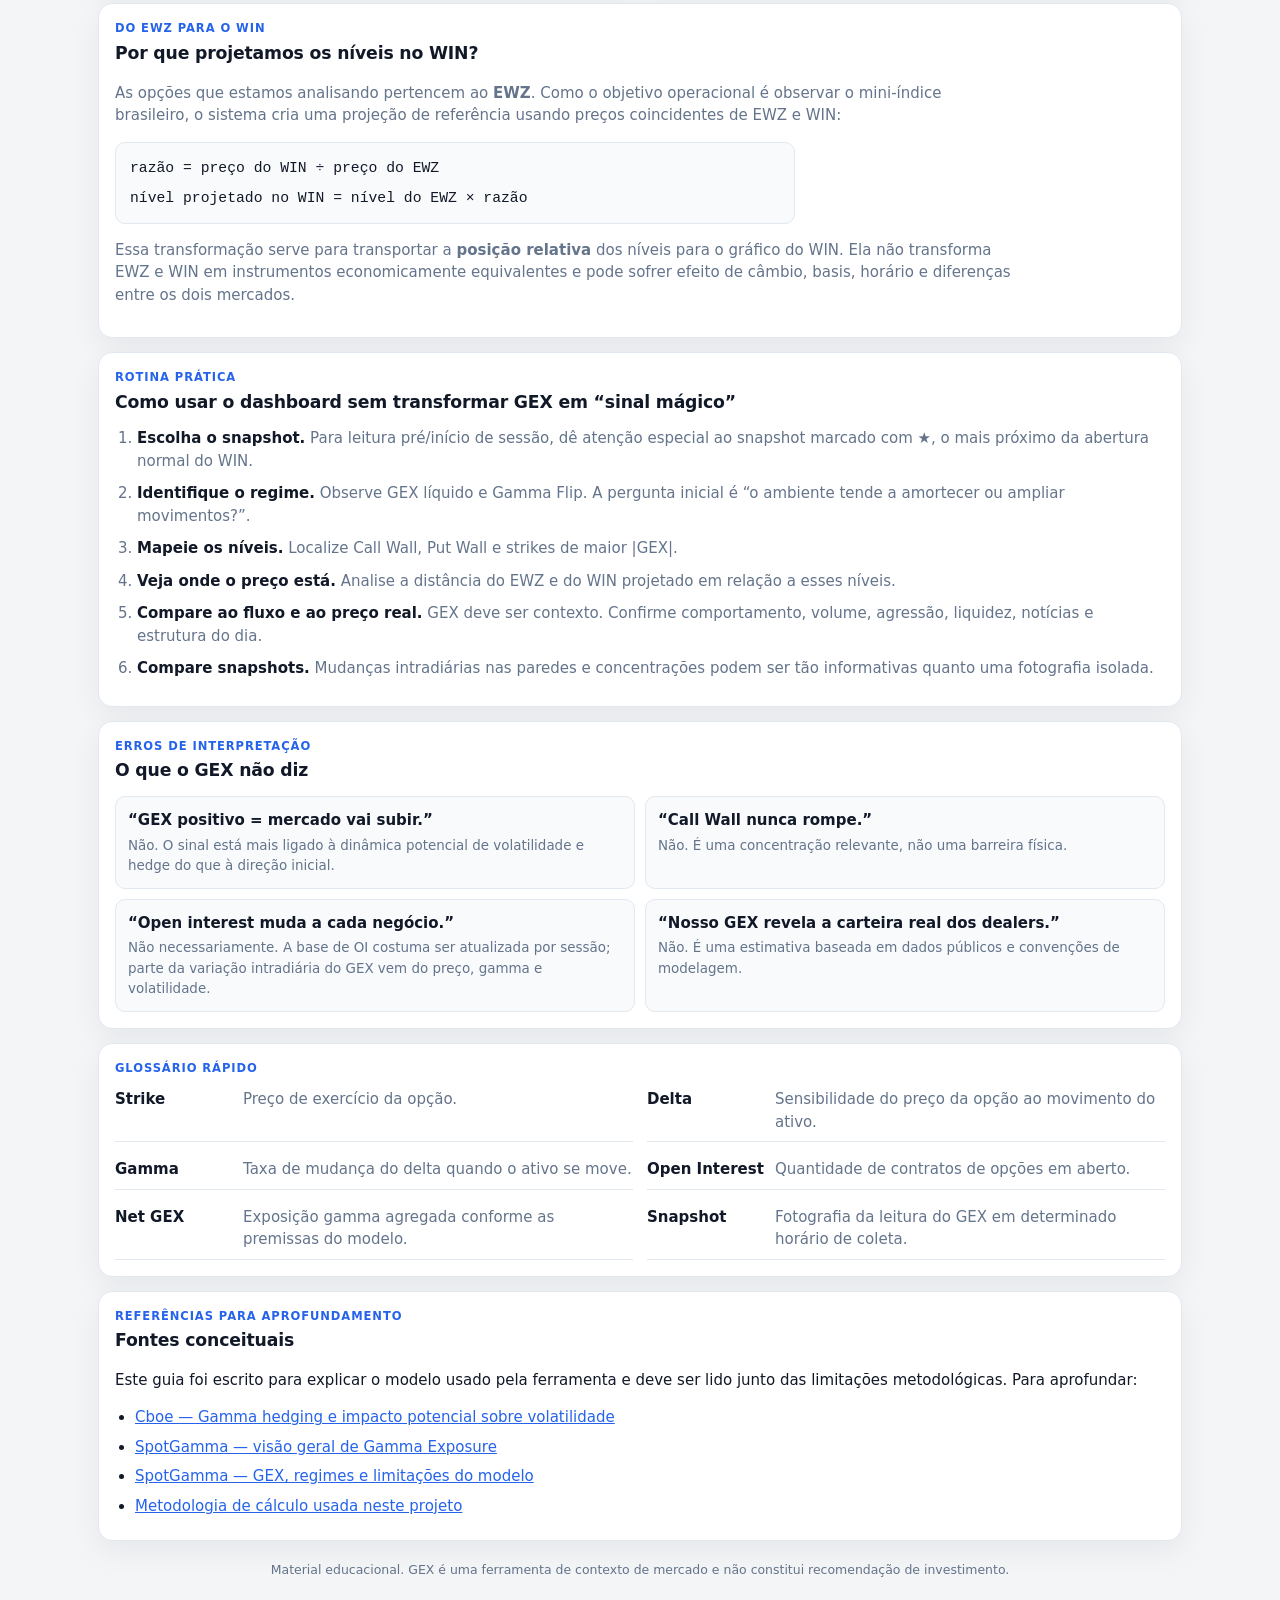
==== commit 45e9d6db: "feat: adicionar ajuda contextual ao guia didático" ====
--- a/docs/entenda-gex.html
+++ b/docs/entenda-gex.html
@@ -22,24 +22,24 @@
   </header>
 
   <section class="lesson-grid lesson-grid-3">
-    <article class="lesson-card">
+    <article class="lesson-card" data-help="guide-delta">
       <span class="lesson-step">1</span>
       <h2>Comece pelo Delta</h2>
       <p>Delta mede quanto o preço de uma opção tende a variar quando o ativo-objeto se move. Também é uma aproximação da exposição direcional da opção naquele instante.</p>
     </article>
-    <article class="lesson-card">
+    <article class="lesson-card" data-help="guide-gamma">
       <span class="lesson-step">2</span>
       <h2>Depois, Gamma</h2>
       <p>Gamma mede quanto o <strong>delta muda</strong> quando o preço do ativo muda. Quanto maior o gamma, mais rapidamente o hedge delta precisa ser reajustado.</p>
     </article>
-    <article class="lesson-card">
+    <article class="lesson-card" data-help="guide-gex">
       <span class="lesson-step">3</span>
       <h2>Então, GEX</h2>
       <p>Gamma Exposure agrega essa sensibilidade usando gamma, open interest, multiplicador do contrato e preço do ativo. O resultado tenta estimar a relevância potencial dos ajustes de hedge.</p>
     </article>
   </section>
 
-  <section class="card guide-section">
+  <section class="card guide-section" data-help="guide-regimes">
     <p class="section-kicker">A ideia central</p>
     <h2>O que muda entre gamma positivo e negativo?</h2>
     <div class="regime-compare">
@@ -63,7 +63,7 @@
     <div class="guide-callout"><strong>Importante:</strong> isso descreve um mecanismo potencial de hedge, não uma regra garantida. O posicionamento real dos dealers não é totalmente observável e diferentes modelos de GEX usam premissas diferentes.</div>
   </section>
 
-  <section class="card guide-section">
+  <section class="card guide-section" data-help="guide-chart">
     <p class="section-kicker">Mapa por strike</p>
     <h2>Como ler o gráfico de Gamma Exposure</h2>
     <div class="gex-demo" aria-label="Exemplo esquemático de GEX por strike">
@@ -77,27 +77,27 @@
   </section>
 
   <section class="lesson-grid lesson-grid-2">
-    <article class="lesson-card accent-blue">
+    <article class="lesson-card accent-blue" data-help="guide-callwall">
       <h2>Call Wall</h2>
       <p>É o strike com maior concentração de GEX de calls segundo nosso cálculo. Pode funcionar como uma região estrutural de resistência ou contenção, especialmente quando o preço se aproxima dela.</p>
       <p class="lesson-note">Não significa que o preço “não pode” ultrapassar o nível.</p>
     </article>
-    <article class="lesson-card accent-orange">
+    <article class="lesson-card accent-orange" data-help="guide-putwall">
       <h2>Put Wall</h2>
       <p>É o strike com maior magnitude de GEX de puts. Pode funcionar como região estrutural de suporte ou contenção em movimentos de queda.</p>
       <p class="lesson-note">Também não é uma barreira garantida.</p>
     </article>
-    <article class="lesson-card accent-purple">
+    <article class="lesson-card accent-purple" data-help="guide-flip">
       <h2>Gamma Flip</h2>
       <p>É o preço teórico no qual o GEX agregado cruza zero. Ele separa dois regimes do modelo: de um lado, hedge potencialmente amortecedor; do outro, potencialmente amplificador.</p>
     </article>
-    <article class="lesson-card accent-cyan">
+    <article class="lesson-card accent-cyan" data-help="guide-maxgex">
       <h2>Maior |GEX|</h2>
       <p>É o strike com maior exposição líquida absoluta. Ele destaca onde a concentração estrutural é mais forte, independentemente de o sinal ser positivo ou negativo.</p>
     </article>
   </section>
 
-  <section class="card guide-section">
+  <section class="card guide-section" data-help="guide-projection">
     <p class="section-kicker">Do EWZ para o WIN</p>
     <h2>Por que projetamos os níveis no WIN?</h2>
     <p class="guide-copy">As opções que estamos analisando pertencem ao <strong>EWZ</strong>. Como o objetivo operacional é observar o mini-índice brasileiro, o sistema cria uma projeção de referência usando preços coincidentes de EWZ e WIN:</p>
@@ -108,7 +108,7 @@
     <p class="guide-copy">Essa transformação serve para transportar a <strong>posição relativa</strong> dos níveis para o gráfico do WIN. Ela não transforma EWZ e WIN em instrumentos economicamente equivalentes e pode sofrer efeito de câmbio, basis, horário e diferenças entre os dois mercados.</p>
   </section>
 
-  <section class="card guide-section">
+  <section class="card guide-section" data-help="guide-routine">
     <p class="section-kicker">Rotina prática</p>
     <h2>Como usar o dashboard sem transformar GEX em “sinal mágico”</h2>
     <ol class="guide-steps">
@@ -121,7 +121,7 @@
     </ol>
   </section>
 
-  <section class="card guide-section">
+  <section class="card guide-section" data-help="guide-misreads">
     <p class="section-kicker">Erros de interpretação</p>
     <h2>O que o GEX não diz</h2>
     <div class="myth-grid">
@@ -132,7 +132,7 @@
     </div>
   </section>
 
-  <section class="card guide-section">
+  <section class="card guide-section" data-help="guide-glossary">
     <p class="section-kicker">Glossário rápido</p>
     <div class="glossary">
       <div><dt>Strike</dt><dd>Preço de exercício da opção.</dd></div>
@@ -144,7 +144,7 @@
     </div>
   </section>
 
-  <section class="card guide-section references">
+  <section class="card guide-section references" data-help="guide-sources">
     <p class="section-kicker">Referências para aprofundamento</p>
     <h2>Fontes conceituais</h2>
     <p>Este guia foi escrito para explicar o modelo usado pela ferramenta e deve ser lido junto das limitações metodológicas. Para aprofundar:</p>
@@ -158,5 +158,6 @@
 
   <p class="guide-disclaimer">Material educacional. GEX é uma ferramenta de contexto de mercado e não constitui recomendação de investimento.</p>
 </main>
+<script src="help.js"></script>
 </body>
 </html>
--- a/docs/style.css
+++ b/docs/style.css
@@ -85,8 +85,102 @@
 .snapshot-summary strong{grid-area:title;font-size:.9rem}.snapshot-summary small{grid-area:meta;color:var(--muted);font-size:.75rem}
 .snapshot-badge{grid-area:badge;align-self:stretch;display:flex;align-items:center;padding:0 9px;border-radius:8px;background:var(--border);color:var(--muted);font-size:.7rem;font-weight:800;text-transform:uppercase;letter-spacing:.04em}
 .snapshot-badge.opening{background:color-mix(in srgb,var(--blue) 15%,var(--surface));color:var(--blue);border:1px solid color-mix(in srgb,var(--blue) 30%,var(--border))}
+
+.gex-card-controls{display:flex;gap:8px;align-items:center;flex-wrap:wrap}
+.heatmap-card{overflow:hidden}
+.heatmap-legend{display:flex;gap:14px;flex-wrap:wrap;margin:8px 0;color:var(--muted);font-size:.78rem}
+.heatmap-legend span{display:inline-flex;align-items:center;gap:6px}
+.heatmap-legend i{width:18px;height:10px;border-radius:3px;display:inline-block;border:1px solid var(--border)}
+.heat-neg{background:color-mix(in srgb,var(--orange) 75%,transparent)}
+.heat-neutral{background:var(--surface-2)}
+.heat-pos{background:color-mix(in srgb,var(--blue) 75%,transparent)}
+.heatmap-chart{overflow:auto;max-height:720px;border:1px solid var(--border);border-radius:10px;background:var(--surface-2)}
+.heatmap-chart svg{width:auto;max-width:none;min-width:900px;background:var(--surface)}
+.heatmap-empty{padding:18px}
+.compare-controls{display:grid;grid-template-columns:minmax(220px,1fr) minmax(220px,1fr) auto;gap:9px;align-items:end;margin:10px 0}
+.compare-controls label{display:flex;flex-direction:column;gap:5px;color:var(--muted);font-size:.78rem}
+.compare-summary{display:grid;grid-template-columns:repeat(5,1fr);gap:8px;margin:10px 0}
+.compare-metric{padding:10px;border:1px solid var(--border);border-radius:10px;background:var(--surface-2);min-width:0}
+.compare-metric span,.compare-metric strong,.compare-metric small{display:block}
+.compare-metric span{font-size:.72rem;color:var(--muted)}
+.compare-metric strong{font-size:.86rem;margin-top:2px;white-space:nowrap;overflow:hidden;text-overflow:ellipsis}
+.compare-metric small{font-size:.72rem;color:var(--muted);margin-top:2px}
+.compare-chart{margin-top:4px}
+
+.temporal-chart{overflow:auto;max-height:760px;border:1px solid var(--border);border-radius:10px;background:var(--surface-2)}
+.temporal-chart svg{width:auto;max-width:none;min-width:940px;background:var(--surface)}
+.structure-kpis,.advanced-kpis{display:grid;grid-template-columns:repeat(4,1fr);gap:9px;margin:10px 0}
+.structure-kpi,.advanced-kpi{padding:11px 12px;border:1px solid var(--border);border-radius:10px;background:var(--surface-2)}
+.structure-kpi span,.structure-kpi strong,.structure-kpi small,.advanced-kpi span,.advanced-kpi strong,.advanced-kpi small{display:block}
+.structure-kpi span,.advanced-kpi span{font-size:.72rem;color:var(--muted)}
+.structure-kpi strong,.advanced-kpi strong{font-size:.96rem;margin-top:2px;font-variant-numeric:tabular-nums}
+.structure-kpi small,.advanced-kpi small{font-size:.72rem;color:var(--muted);margin-top:2px}
+.structure-scale{margin-top:8px;overflow-x:auto}
+.structure-scale svg{min-width:760px;width:100%;height:auto}
+.advanced-chart{margin-top:4px}
+
+.quality-status{display:inline-flex;align-items:center;padding:6px 10px;border-radius:999px;border:1px solid var(--border);font-size:.75rem;font-weight:800}
+.quality-status.ok{color:var(--green);background:color-mix(in srgb,var(--green) 10%,var(--surface))}
+.quality-status.warning{color:var(--orange);background:color-mix(in srgb,var(--orange) 10%,var(--surface))}
+.quality-status.critical{color:var(--red);background:color-mix(in srgb,var(--red) 10%,var(--surface))}
+.quality-grid{display:grid;grid-template-columns:repeat(4,1fr);gap:8px;margin:10px 0}
+.quality-metric,.iv-kpi,.oi-kpi{padding:10px 11px;border:1px solid var(--border);border-radius:10px;background:var(--surface-2);min-width:0}
+.quality-metric span,.quality-metric strong,.quality-metric small,.iv-kpi span,.iv-kpi strong,.iv-kpi small,.oi-kpi span,.oi-kpi strong,.oi-kpi small{display:block}
+.quality-metric span,.iv-kpi span,.oi-kpi span{font-size:.71rem;color:var(--muted)}
+.quality-metric strong,.iv-kpi strong,.oi-kpi strong{margin-top:2px;font-size:.9rem;font-variant-numeric:tabular-nums}
+.quality-metric small,.iv-kpi small,.oi-kpi small{margin-top:2px;color:var(--muted);font-size:.7rem}
+.quality-flags{display:flex;flex-wrap:wrap;gap:6px}
+.quality-chip{display:inline-flex;padding:5px 8px;border-radius:999px;font-size:.72rem;border:1px solid var(--border)}
+.quality-chip.ok{color:var(--green)}.quality-chip.warning{color:var(--orange)}.quality-chip.critical{color:var(--red)}
+.iv-kpis{display:grid;grid-template-columns:repeat(6,1fr);gap:8px;margin:10px 0}
+.dual-chart-grid{display:grid;grid-template-columns:1fr 1fr;gap:12px}
+.dual-chart-grid>div{min-width:0;padding:10px;border:1px solid var(--border);border-radius:10px;background:var(--surface-2)}
+.dual-chart-grid h3{margin:0 0 5px;font-size:.88rem}
+.iv-chart{background:var(--surface)}
+.oi-summary{display:grid;grid-template-columns:repeat(3,1fr);gap:8px;margin:10px 0}
+.oi-chart{margin-top:4px}
+
+/* Contextual education / info icons */
+[data-help]{position:relative}
+.info-icon{display:inline-flex;align-items:center;justify-content:center;width:23px;height:23px;min-width:23px;padding:0;margin-left:7px;border-radius:50%;border:1px solid var(--border);background:var(--surface-2);color:var(--blue);font:800 italic .76rem/1 Georgia,serif;vertical-align:middle;box-shadow:none}
+.info-icon:hover{background:color-mix(in srgb,var(--blue) 10%,var(--surface));border-color:color-mix(in srgb,var(--blue) 45%,var(--border));transform:none}
+.info-icon-float{position:absolute;right:8px;top:8px;margin:0;z-index:3}
+.heading-with-info{display:inline}
+.info-modal-backdrop{position:fixed;inset:0;z-index:1000;background:rgba(4,9,18,.62);display:flex;align-items:center;justify-content:center;padding:18px}
+.info-modal-backdrop[hidden]{display:none}
+.info-modal{position:relative;width:min(680px,100%);max-height:min(82vh,760px);overflow:auto;background:var(--surface);border:1px solid var(--border);border-radius:16px;padding:22px;box-shadow:0 24px 80px rgba(0,0,0,.35)}
+.info-modal h2{margin:2px 38px 14px 0;font-size:1.35rem}.info-modal h3{font-size:.88rem;margin:0 0 5px}.info-modal p{margin:0;color:var(--muted)}
+.info-modal-close{position:absolute;right:12px;top:12px;width:34px;height:34px;min-width:34px;padding:0;border-radius:50%;background:var(--surface-2);color:var(--text);border:1px solid var(--border);font-size:1.35rem;line-height:1}
+.info-modal-block{padding:12px 0;border-top:1px solid var(--border)}.info-modal-block.caution{border-left:3px solid var(--orange);padding-left:12px}
+.info-more{display:inline-flex;margin-top:12px;color:var(--blue);font-weight:700;text-decoration:none}.modal-open{overflow:hidden}
+
+/* Stress Lab */
+.stress-controls{display:grid;grid-template-columns:repeat(3,minmax(130px,1fr)) auto;gap:9px;align-items:end;margin:10px 0}
+.stress-controls label{display:flex;flex-direction:column;gap:5px;color:var(--muted);font-size:.78rem}
+.stress-actions{display:flex;gap:6px;flex-wrap:wrap}
+.stress-summary{display:grid;grid-template-columns:repeat(4,1fr);gap:8px;margin:10px 0}
+.stress-metric,.scorecard-metric{padding:10px 11px;border:1px solid var(--border);border-radius:10px;background:var(--surface-2);min-width:0}
+.stress-metric span,.stress-metric strong,.stress-metric small,.scorecard-metric span,.scorecard-metric strong,.scorecard-metric small{display:block}
+.stress-metric span,.scorecard-metric span{font-size:.71rem;color:var(--muted)}
+.stress-metric strong,.scorecard-metric strong{font-size:.84rem;margin-top:2px;white-space:nowrap;overflow:hidden;text-overflow:ellipsis}
+.stress-metric small,.scorecard-metric small{font-size:.7rem;color:var(--muted);margin-top:2px}
+.stress-chart{margin-top:4px}
+
+/* Pinning */
+.pinning-list{display:grid;gap:6px;margin-top:10px}.pinning-row{display:grid;grid-template-columns:42px 1fr 62px;align-items:center;gap:10px;padding:8px 10px;border:1px solid var(--border);border-radius:9px;background:var(--surface-2)}
+.pin-rank{font-weight:800;color:var(--muted);font-variant-numeric:tabular-nums}.pin-main strong,.pin-main small{display:block}.pin-main small{color:var(--muted);font-size:.72rem;margin-top:2px}
+.pin-bar{height:5px;background:var(--border);border-radius:999px;margin-top:6px;overflow:hidden}.pin-bar i{display:block;height:100%;background:var(--purple);border-radius:999px}
+.pin-score{text-align:right;font-weight:800;font-variant-numeric:tabular-nums}
+
+/* Historical scorecard */
+.scorecard-grid{display:grid;grid-template-columns:repeat(5,1fr);gap:8px;margin:10px 0}.scorecard-chart{margin-top:4px}
+
+/* Receipts */
+.receipts-list{display:grid;gap:7px;margin-top:8px}.receipt-row{display:flex;align-items:center;justify-content:space-between;gap:10px;padding:9px 10px;border:1px solid var(--border);border-radius:9px;background:var(--surface-2)}
+.receipt-meta strong,.receipt-meta small{display:block}.receipt-meta small{color:var(--muted);font-size:.74rem;margin-top:2px}.receipt-actions{display:flex;gap:5px;flex-wrap:wrap}
+.receipt-actions button{min-height:30px;padding:5px 8px;font-size:.72rem}
 .display-config{padding-bottom:14px}
-.display-controls{display:grid;grid-template-columns:2fr 1fr 1fr;gap:10px;margin-top:10px}
+.display-controls{display:grid;grid-template-columns:2fr 1fr 1fr 1fr;gap:10px;margin-top:10px}
 .display-controls label{display:flex;flex-direction:column;gap:5px;color:var(--muted);font-size:.78rem}
 .display-controls select{width:100%}
 .display-controls label.disabled{opacity:.48}
@@ -124,8 +218,8 @@
 .tip{position:fixed;z-index:20;pointer-events:none;max-width:280px;background:var(--surface);color:var(--text);border:1px solid var(--border);
   border-radius:9px;padding:8px 10px;font-size:.8rem;box-shadow:0 8px 25px rgba(0,0,0,.2);font-variant-numeric:tabular-nums}
 .tip b{display:block;margin-bottom:3px}.tip .r{display:flex;justify-content:space-between;gap:18px;color:var(--muted)}.tip .r span:last-child{color:var(--text)}
-@media(max-width:1000px){.lesson-grid-3{grid-template-columns:1fr 1fr}.kpis{grid-template-columns:repeat(3,1fr)}.snapshot-controls{grid-template-columns:1fr 1fr}.snapshot-summary{grid-column:1/-1}.display-controls{grid-template-columns:1fr 1fr 1fr}.explain-grid{grid-template-columns:repeat(2,1fr)}}
-@media(max-width:720px){.lesson-grid-3,.lesson-grid-2,.regime-compare,.myth-grid,.glossary{grid-template-columns:1fr}.glossary>div{grid-template-columns:105px 1fr}.site-nav{width:100%}.site-nav a{flex:1;justify-content:center}.guide-hero h1{font-size:1.65rem}.wrap{padding:18px 10px 46px}.hero{align-items:flex-start;flex-direction:column}.source-box{text-align:left;min-width:0}
+@media(max-width:1000px){.stress-controls{grid-template-columns:repeat(2,1fr)}.stress-actions{grid-column:1/-1}.stress-summary{grid-template-columns:repeat(2,1fr)}.scorecard-grid{grid-template-columns:repeat(3,1fr)}.quality-grid{grid-template-columns:repeat(2,1fr)}.iv-kpis{grid-template-columns:repeat(3,1fr)}.dual-chart-grid{grid-template-columns:1fr}.structure-kpis,.advanced-kpis{grid-template-columns:repeat(2,1fr)}.compare-summary{grid-template-columns:repeat(3,1fr)}.lesson-grid-3{grid-template-columns:1fr 1fr}.kpis{grid-template-columns:repeat(3,1fr)}.snapshot-controls{grid-template-columns:1fr 1fr}.snapshot-summary{grid-column:1/-1}.display-controls{grid-template-columns:1fr 1fr 1fr}.explain-grid{grid-template-columns:repeat(2,1fr)}}
+@media(max-width:720px){.stress-controls{grid-template-columns:1fr}.stress-actions{grid-column:auto}.stress-summary,.scorecard-grid{grid-template-columns:1fr 1fr}.receipt-row{align-items:flex-start;flex-direction:column}.quality-grid,.iv-kpis,.oi-summary{grid-template-columns:1fr 1fr}.structure-kpis,.advanced-kpis{grid-template-columns:1fr 1fr}.compare-controls{grid-template-columns:1fr}.compare-summary{grid-template-columns:1fr 1fr}.gex-card-controls{width:100%;align-items:stretch}.gex-card-controls .sel{justify-content:space-between}.lesson-grid-3,.lesson-grid-2,.regime-compare,.myth-grid,.glossary{grid-template-columns:1fr}.glossary>div{grid-template-columns:105px 1fr}.site-nav{width:100%}.site-nav a{flex:1;justify-content:center}.guide-hero h1{font-size:1.65rem}.wrap{padding:18px 10px 46px}.hero{align-items:flex-start;flex-direction:column}.source-box{text-align:left;min-width:0}
   .kpis{grid-template-columns:repeat(2,1fr)}.card-head{flex-direction:column}.snapshot-controls{grid-template-columns:1fr}.snapshot-summary{grid-column:auto}.display-controls{grid-template-columns:1fr}.override{min-width:0;width:100%}.explain-grid{grid-template-columns:1fr}
   .chart-tools-overlay{top:7px;right:8px;max-width:250px}.chart-tool{min-width:34px;min-height:32px}.chart-view-status-overlay{left:76px;top:8px}.chart-help{font-size:.7rem}.chart svg{min-width:700px}}
 @media(max-width:480px){h1{font-size:1.55rem}.kpis{grid-template-columns:1fr 1fr}.kpi .big{font-size:1.12rem}.override>div{flex-wrap:wrap}}
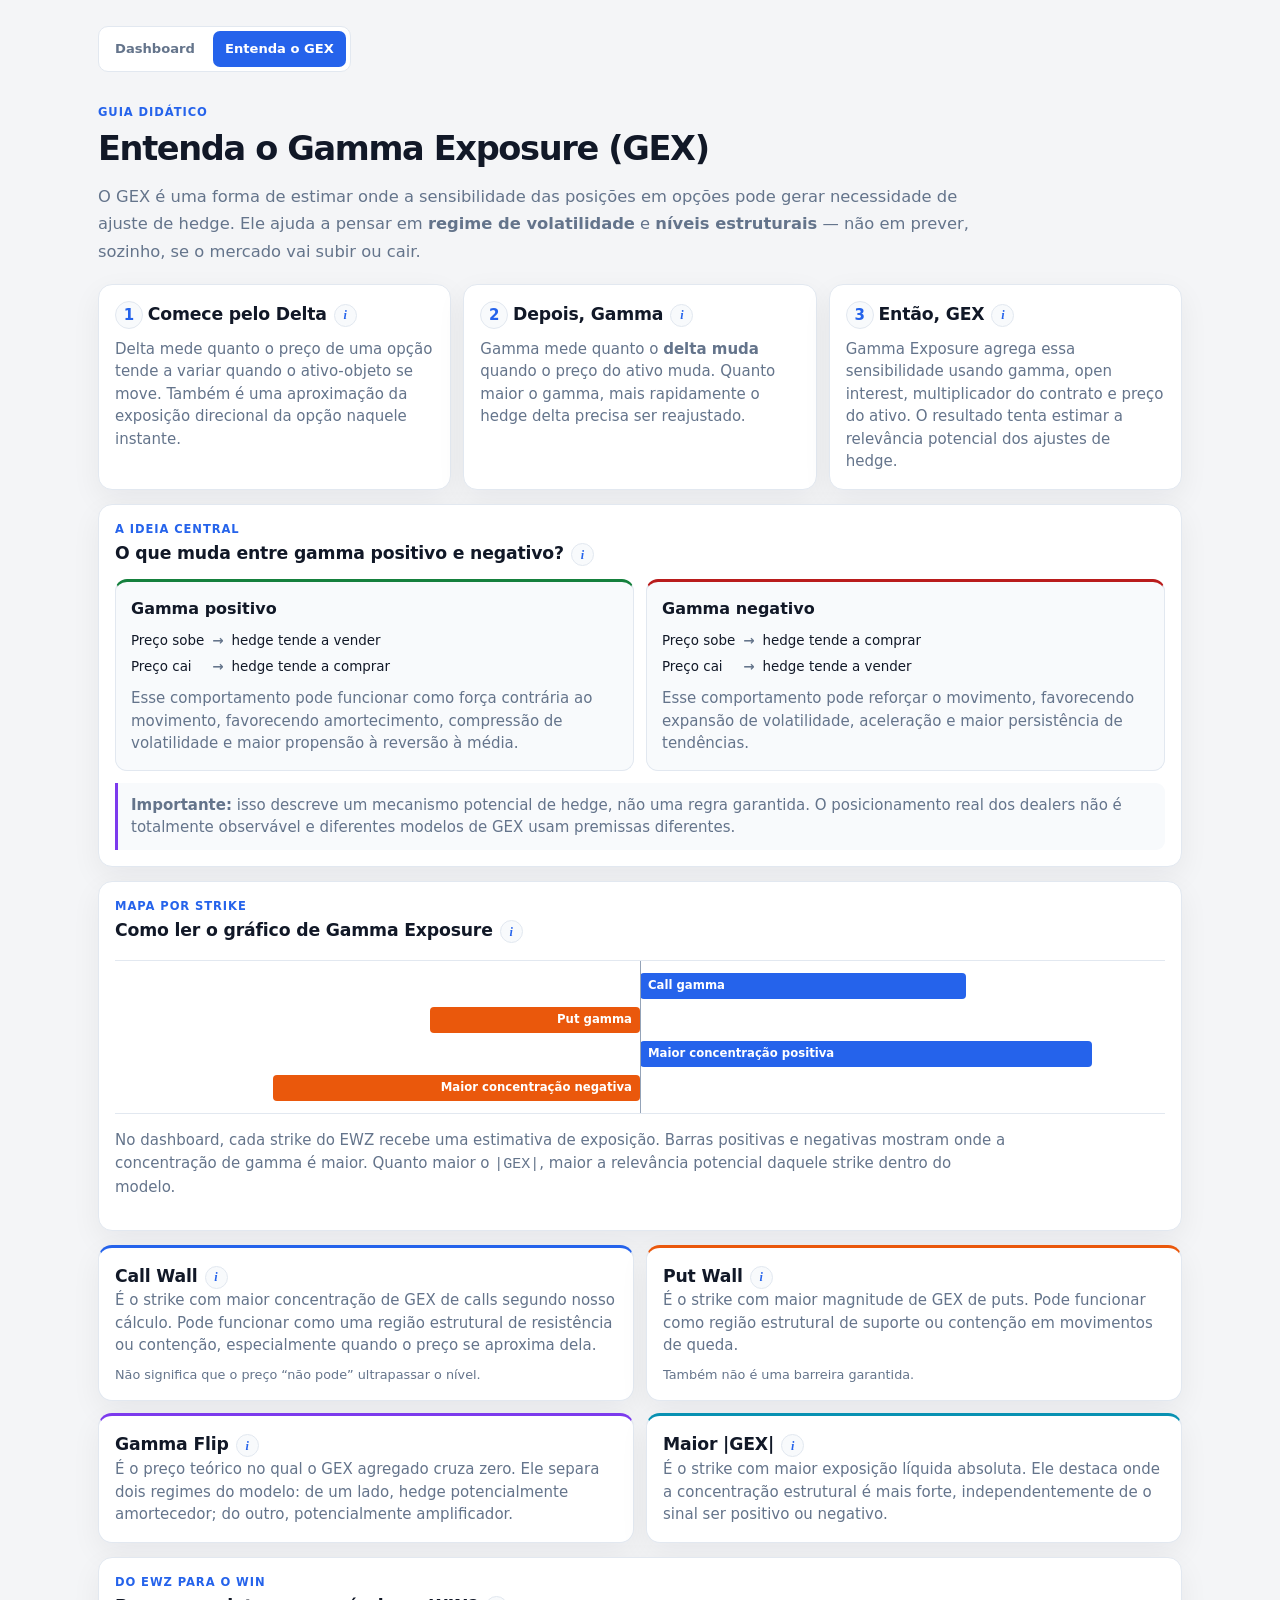
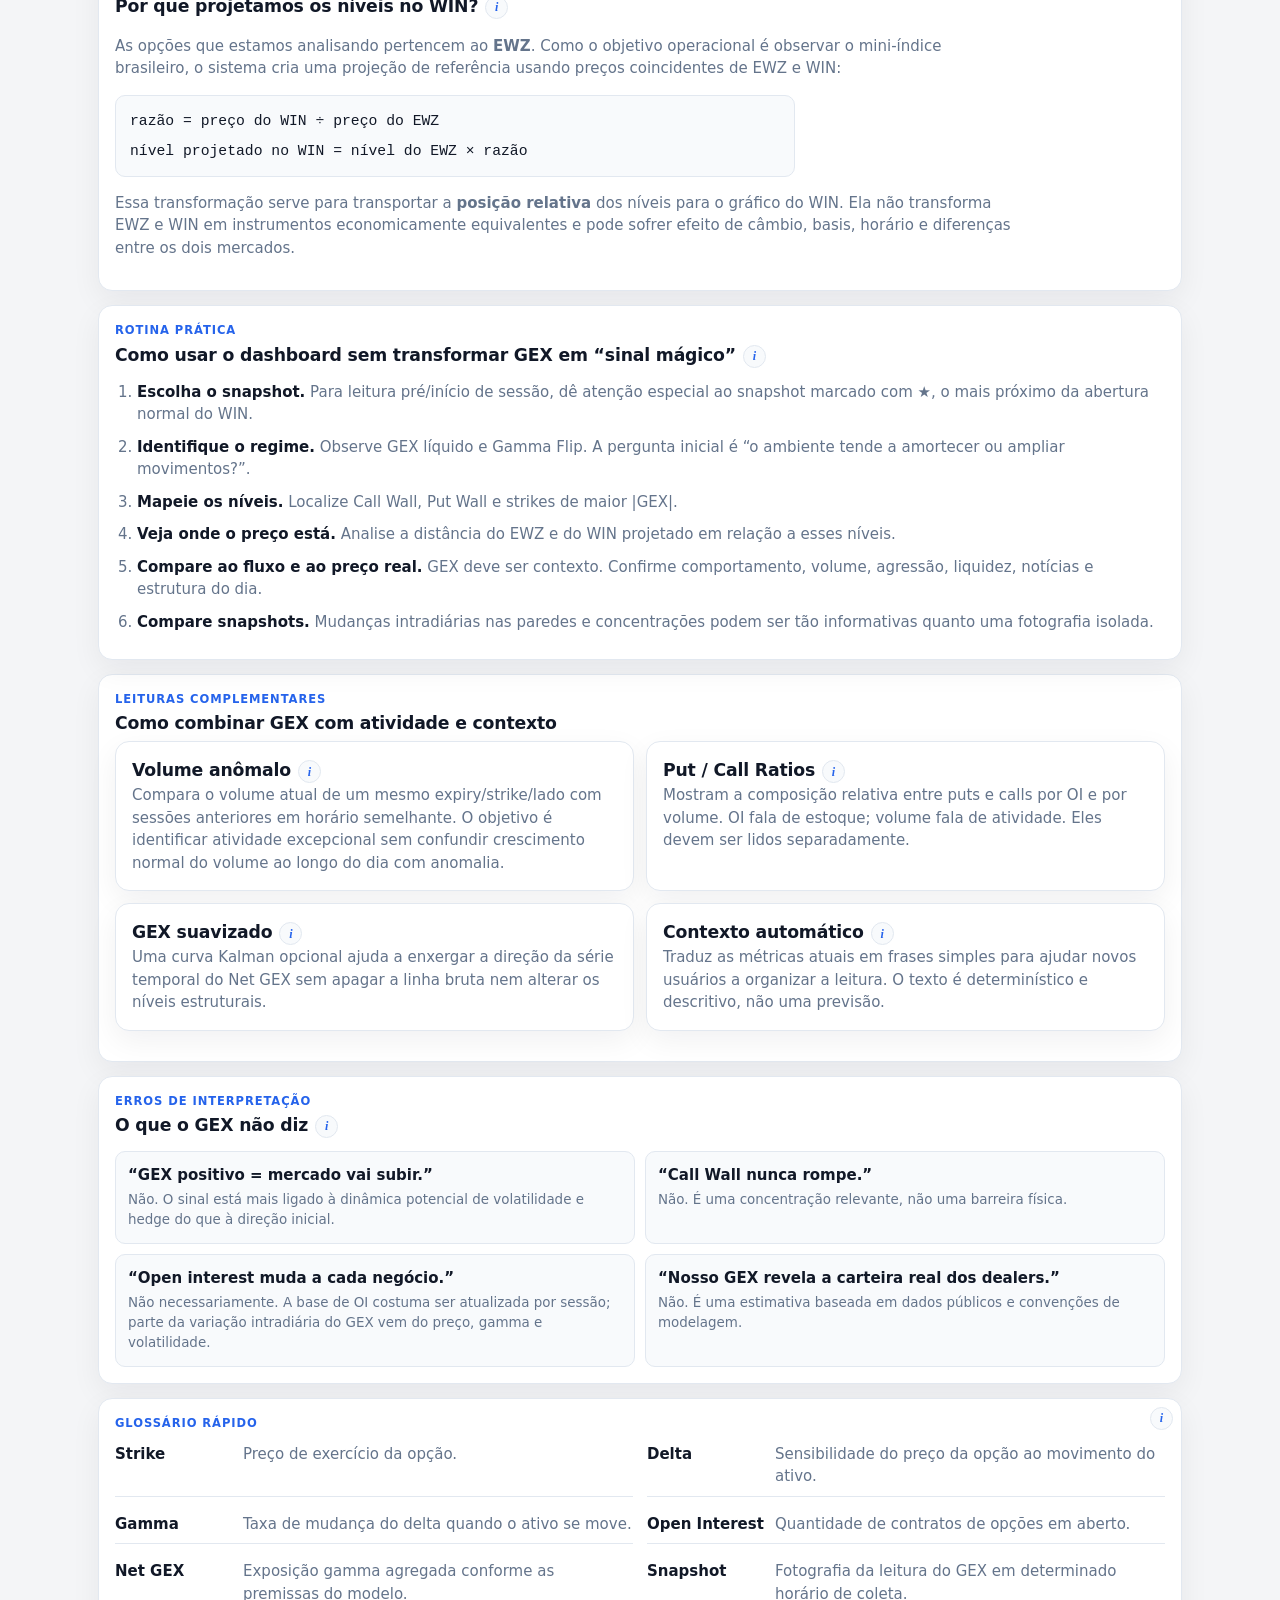
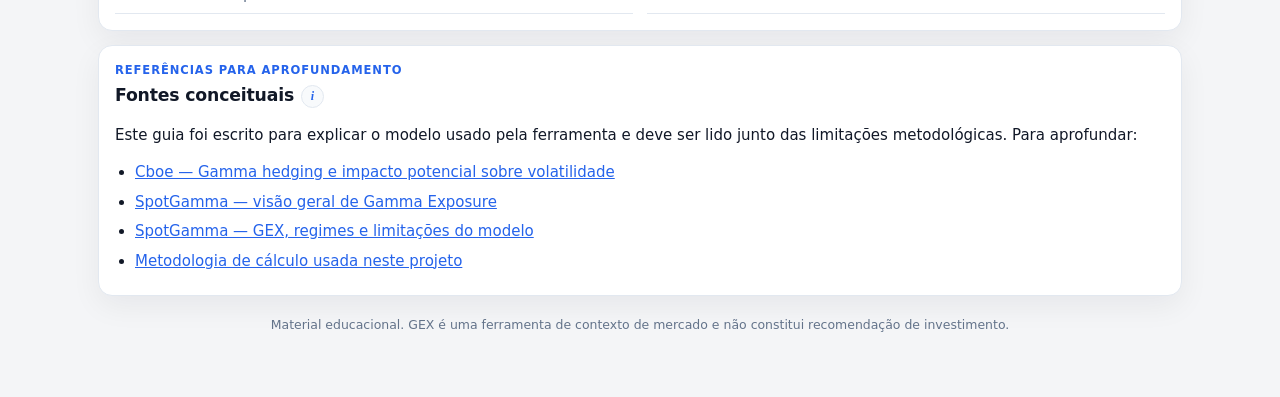
==== commit 9960e0b5: "docs: ensinar B6 B7 C3 C4 no guia didático" ====
--- a/docs/entenda-gex.html
+++ b/docs/entenda-gex.html
@@ -121,6 +121,29 @@
     </ol>
   </section>
 
+  <section class="card guide-section">
+    <p class="section-kicker">Leituras complementares</p>
+    <h2>Como combinar GEX com atividade e contexto</h2>
+    <div class="lesson-grid lesson-grid-2">
+      <article class="lesson-card" data-help="volume-anomaly">
+        <h2>Volume anômalo</h2>
+        <p>Compara o volume atual de um mesmo expiry/strike/lado com sessões anteriores em horário semelhante. O objetivo é identificar atividade excepcional sem confundir crescimento normal do volume ao longo do dia com anomalia.</p>
+      </article>
+      <article class="lesson-card" data-help="put-call">
+        <h2>Put / Call Ratios</h2>
+        <p>Mostram a composição relativa entre puts e calls por OI e por volume. OI fala de estoque; volume fala de atividade. Eles devem ser lidos separadamente.</p>
+      </article>
+      <article class="lesson-card" data-help="gex-smoothing">
+        <h2>GEX suavizado</h2>
+        <p>Uma curva Kalman opcional ajuda a enxergar a direção da série temporal do Net GEX sem apagar a linha bruta nem alterar os níveis estruturais.</p>
+      </article>
+      <article class="lesson-card" data-help="auto-context">
+        <h2>Contexto automático</h2>
+        <p>Traduz as métricas atuais em frases simples para ajudar novos usuários a organizar a leitura. O texto é determinístico e descritivo, não uma previsão.</p>
+      </article>
+    </div>
+  </section>
+
   <section class="card guide-section" data-help="guide-misreads">
     <p class="section-kicker">Erros de interpretação</p>
     <h2>O que o GEX não diz</h2>
--- a/docs/style.css
+++ b/docs/style.css
@@ -179,6 +179,35 @@
 .receipts-list{display:grid;gap:7px;margin-top:8px}.receipt-row{display:flex;align-items:center;justify-content:space-between;gap:10px;padding:9px 10px;border:1px solid var(--border);border-radius:9px;background:var(--surface-2)}
 .receipt-meta strong,.receipt-meta small{display:block}.receipt-meta small{color:var(--muted);font-size:.74rem;margin-top:2px}.receipt-actions{display:flex;gap:5px;flex-wrap:wrap}
 .receipt-actions button{min-height:30px;padding:5px 8px;font-size:.72rem}
+
+/* B6 · abnormal volume */
+.volume-anomaly-summary{display:grid;grid-template-columns:repeat(3,1fr);gap:8px;margin:10px 0}
+.volume-anomaly-kpi,.putcall-kpi{padding:10px 11px;border:1px solid var(--border);border-radius:10px;background:var(--surface-2)}
+.volume-anomaly-kpi span,.volume-anomaly-kpi strong,.volume-anomaly-kpi small,.putcall-kpi span,.putcall-kpi strong,.putcall-kpi small{display:block}
+.volume-anomaly-kpi span,.putcall-kpi span{font-size:.71rem;color:var(--muted)}
+.volume-anomaly-kpi strong,.putcall-kpi strong{font-size:.95rem;margin-top:2px;font-variant-numeric:tabular-nums}
+.volume-anomaly-kpi small,.putcall-kpi small{font-size:.7rem;color:var(--muted);margin-top:2px}
+.volume-anomaly-empty{display:flex;flex-direction:column;gap:3px;padding:13px;border:1px dashed var(--border);border-radius:10px;background:var(--surface-2)}
+.volume-anomaly-empty span{color:var(--muted);font-size:.8rem}.anomaly-row{background:color-mix(in srgb,var(--orange) 8%,transparent)}
+.anomaly-row td:first-child{color:var(--orange);font-weight:800}
+
+/* B7 · put/call */
+.putcall-kpis{display:grid;grid-template-columns:repeat(4,1fr);gap:8px;margin:10px 0}
+.ratio-chart{background:var(--surface)}
+
+/* C3 · smoothing */
+.smoothing-controls{display:flex;align-items:flex-end;gap:10px;flex-wrap:wrap}
+.check-label{display:flex;align-items:center;gap:6px;color:var(--muted);font-size:.78rem;min-height:36px}
+.check-label input{width:auto}
+.smoothing-status{margin:8px 0 2px;color:var(--muted);font-size:.8rem;font-variant-numeric:tabular-nums}
+.smoothing-chart{margin-top:4px}
+
+/* C4 · deterministic context */
+.context-list{display:grid;grid-template-columns:repeat(2,1fr);gap:8px;margin-top:10px}
+.context-item{padding:12px;border:1px solid var(--border);border-radius:10px;background:var(--surface-2)}
+.context-item-head{display:flex;align-items:center;justify-content:space-between;gap:10px}
+.context-item-head strong{font-size:.86rem}.context-tag{font-size:.67rem;font-weight:800;padding:3px 6px;border:1px solid var(--border);border-radius:999px;color:var(--muted)}
+.context-item p{margin:6px 0 0;color:var(--muted);font-size:.82rem;line-height:1.5}
 .display-config{padding-bottom:14px}
 .display-controls{display:grid;grid-template-columns:2fr 1fr 1fr 1fr;gap:10px;margin-top:10px}
 .display-controls label{display:flex;flex-direction:column;gap:5px;color:var(--muted);font-size:.78rem}
@@ -218,8 +247,8 @@
 .tip{position:fixed;z-index:20;pointer-events:none;max-width:280px;background:var(--surface);color:var(--text);border:1px solid var(--border);
   border-radius:9px;padding:8px 10px;font-size:.8rem;box-shadow:0 8px 25px rgba(0,0,0,.2);font-variant-numeric:tabular-nums}
 .tip b{display:block;margin-bottom:3px}.tip .r{display:flex;justify-content:space-between;gap:18px;color:var(--muted)}.tip .r span:last-child{color:var(--text)}
-@media(max-width:1000px){.stress-controls{grid-template-columns:repeat(2,1fr)}.stress-actions{grid-column:1/-1}.stress-summary{grid-template-columns:repeat(2,1fr)}.scorecard-grid{grid-template-columns:repeat(3,1fr)}.quality-grid{grid-template-columns:repeat(2,1fr)}.iv-kpis{grid-template-columns:repeat(3,1fr)}.dual-chart-grid{grid-template-columns:1fr}.structure-kpis,.advanced-kpis{grid-template-columns:repeat(2,1fr)}.compare-summary{grid-template-columns:repeat(3,1fr)}.lesson-grid-3{grid-template-columns:1fr 1fr}.kpis{grid-template-columns:repeat(3,1fr)}.snapshot-controls{grid-template-columns:1fr 1fr}.snapshot-summary{grid-column:1/-1}.display-controls{grid-template-columns:1fr 1fr 1fr}.explain-grid{grid-template-columns:repeat(2,1fr)}}
-@media(max-width:720px){.stress-controls{grid-template-columns:1fr}.stress-actions{grid-column:auto}.stress-summary,.scorecard-grid{grid-template-columns:1fr 1fr}.receipt-row{align-items:flex-start;flex-direction:column}.quality-grid,.iv-kpis,.oi-summary{grid-template-columns:1fr 1fr}.structure-kpis,.advanced-kpis{grid-template-columns:1fr 1fr}.compare-controls{grid-template-columns:1fr}.compare-summary{grid-template-columns:1fr 1fr}.gex-card-controls{width:100%;align-items:stretch}.gex-card-controls .sel{justify-content:space-between}.lesson-grid-3,.lesson-grid-2,.regime-compare,.myth-grid,.glossary{grid-template-columns:1fr}.glossary>div{grid-template-columns:105px 1fr}.site-nav{width:100%}.site-nav a{flex:1;justify-content:center}.guide-hero h1{font-size:1.65rem}.wrap{padding:18px 10px 46px}.hero{align-items:flex-start;flex-direction:column}.source-box{text-align:left;min-width:0}
+@media(max-width:1000px){.putcall-kpis{grid-template-columns:repeat(2,1fr)}.context-list{grid-template-columns:1fr}.stress-controls{grid-template-columns:repeat(2,1fr)}.stress-actions{grid-column:1/-1}.stress-summary{grid-template-columns:repeat(2,1fr)}.scorecard-grid{grid-template-columns:repeat(3,1fr)}.quality-grid{grid-template-columns:repeat(2,1fr)}.iv-kpis{grid-template-columns:repeat(3,1fr)}.dual-chart-grid{grid-template-columns:1fr}.structure-kpis,.advanced-kpis{grid-template-columns:repeat(2,1fr)}.compare-summary{grid-template-columns:repeat(3,1fr)}.lesson-grid-3{grid-template-columns:1fr 1fr}.kpis{grid-template-columns:repeat(3,1fr)}.snapshot-controls{grid-template-columns:1fr 1fr}.snapshot-summary{grid-column:1/-1}.display-controls{grid-template-columns:1fr 1fr 1fr}.explain-grid{grid-template-columns:repeat(2,1fr)}}
+@media(max-width:720px){.volume-anomaly-summary,.putcall-kpis{grid-template-columns:1fr}.smoothing-controls{align-items:stretch;flex-direction:column}.stress-controls{grid-template-columns:1fr}.stress-actions{grid-column:auto}.stress-summary,.scorecard-grid{grid-template-columns:1fr 1fr}.receipt-row{align-items:flex-start;flex-direction:column}.quality-grid,.iv-kpis,.oi-summary{grid-template-columns:1fr 1fr}.structure-kpis,.advanced-kpis{grid-template-columns:1fr 1fr}.compare-controls{grid-template-columns:1fr}.compare-summary{grid-template-columns:1fr 1fr}.gex-card-controls{width:100%;align-items:stretch}.gex-card-controls .sel{justify-content:space-between}.lesson-grid-3,.lesson-grid-2,.regime-compare,.myth-grid,.glossary{grid-template-columns:1fr}.glossary>div{grid-template-columns:105px 1fr}.site-nav{width:100%}.site-nav a{flex:1;justify-content:center}.guide-hero h1{font-size:1.65rem}.wrap{padding:18px 10px 46px}.hero{align-items:flex-start;flex-direction:column}.source-box{text-align:left;min-width:0}
   .kpis{grid-template-columns:repeat(2,1fr)}.card-head{flex-direction:column}.snapshot-controls{grid-template-columns:1fr}.snapshot-summary{grid-column:auto}.display-controls{grid-template-columns:1fr}.override{min-width:0;width:100%}.explain-grid{grid-template-columns:1fr}
   .chart-tools-overlay{top:7px;right:8px;max-width:250px}.chart-tool{min-width:34px;min-height:32px}.chart-view-status-overlay{left:76px;top:8px}.chart-help{font-size:.7rem}.chart svg{min-width:700px}}
 @media(max-width:480px){h1{font-size:1.55rem}.kpis{grid-template-columns:1fr 1fr}.kpi .big{font-size:1.12rem}.override>div{flex-wrap:wrap}}
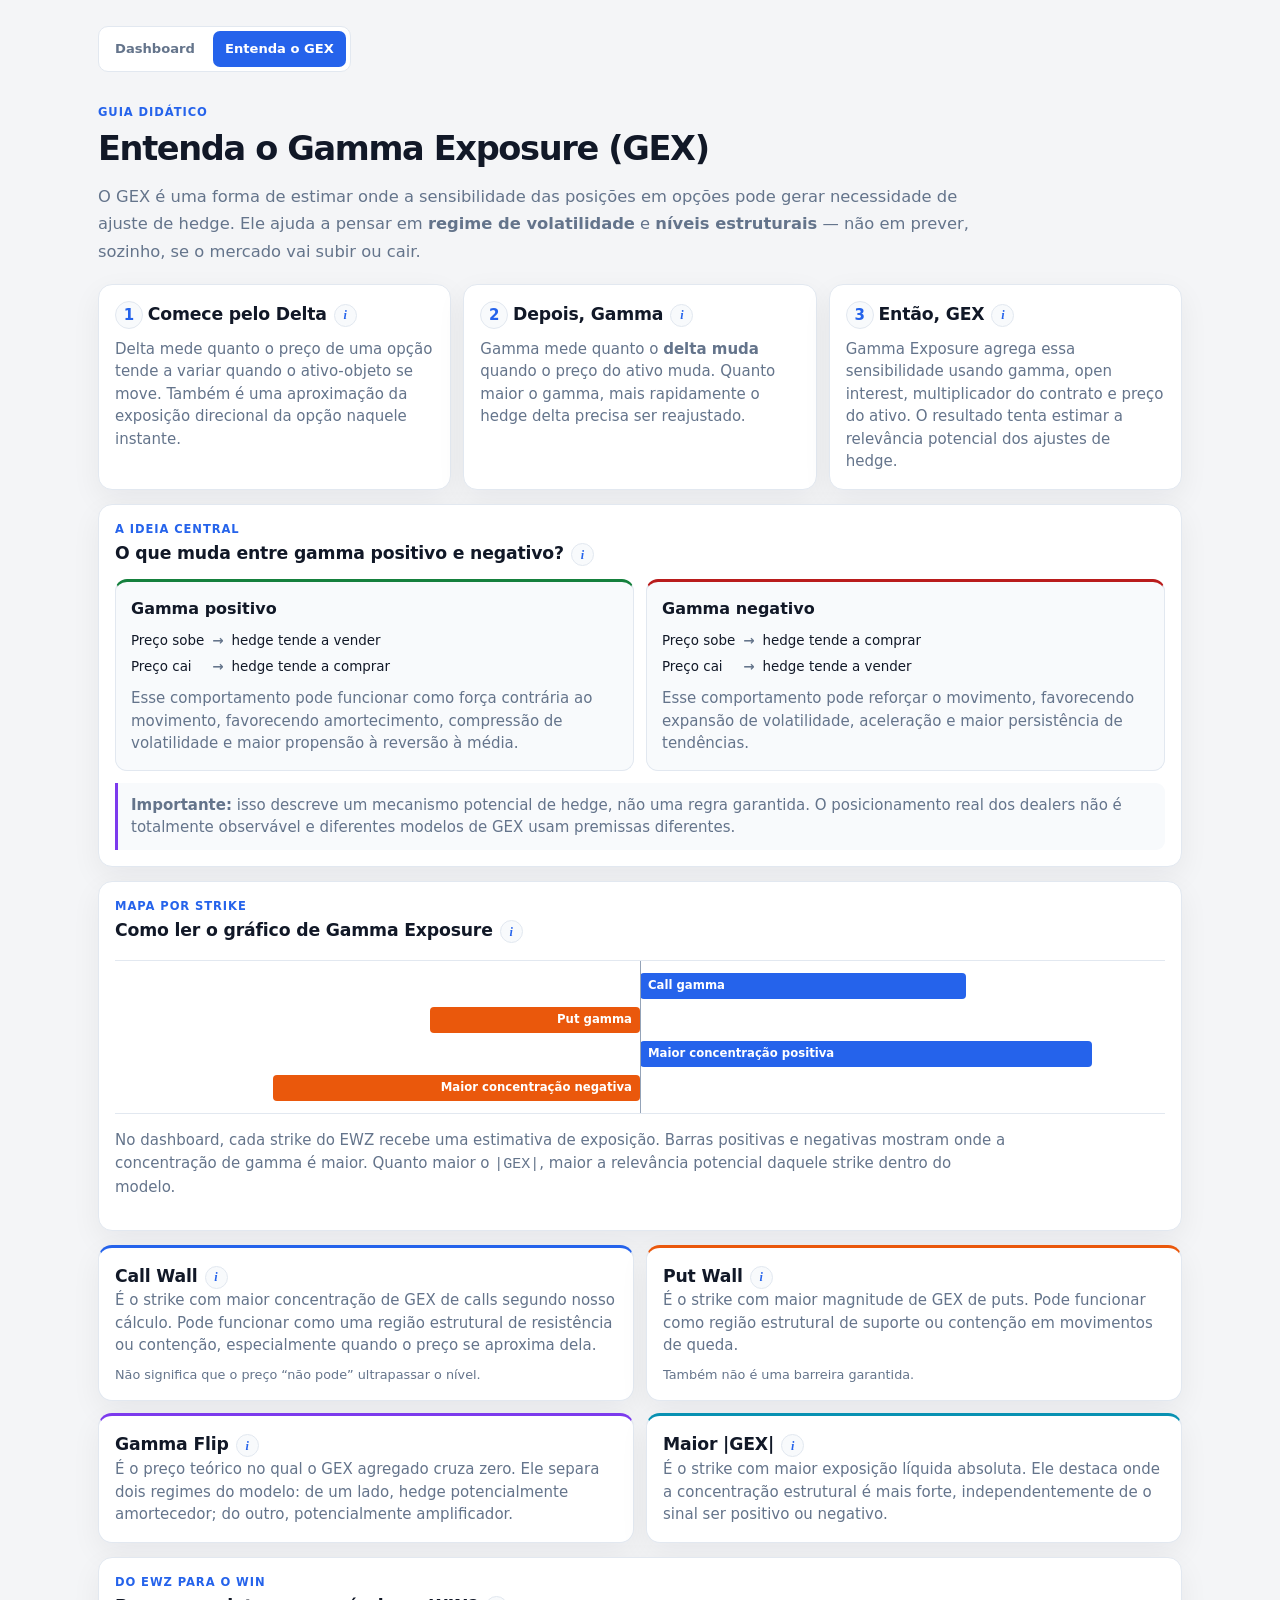
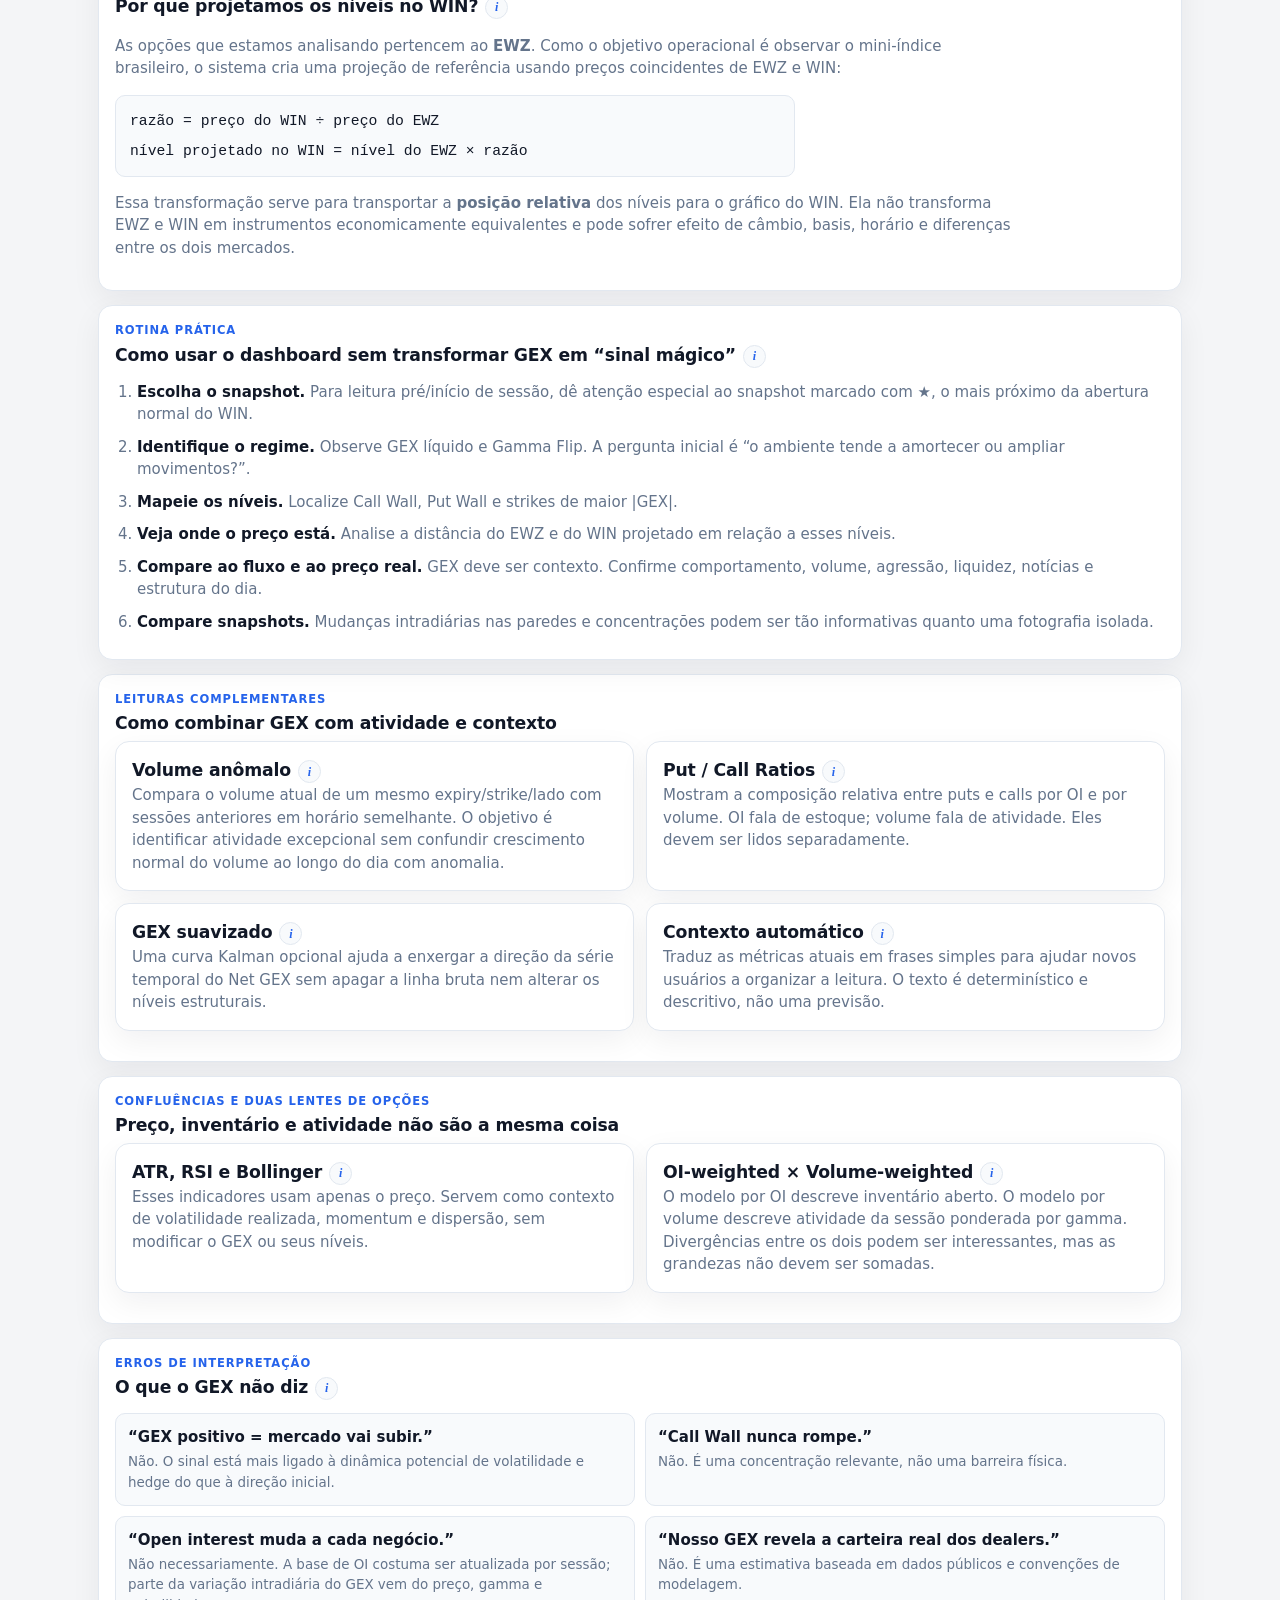
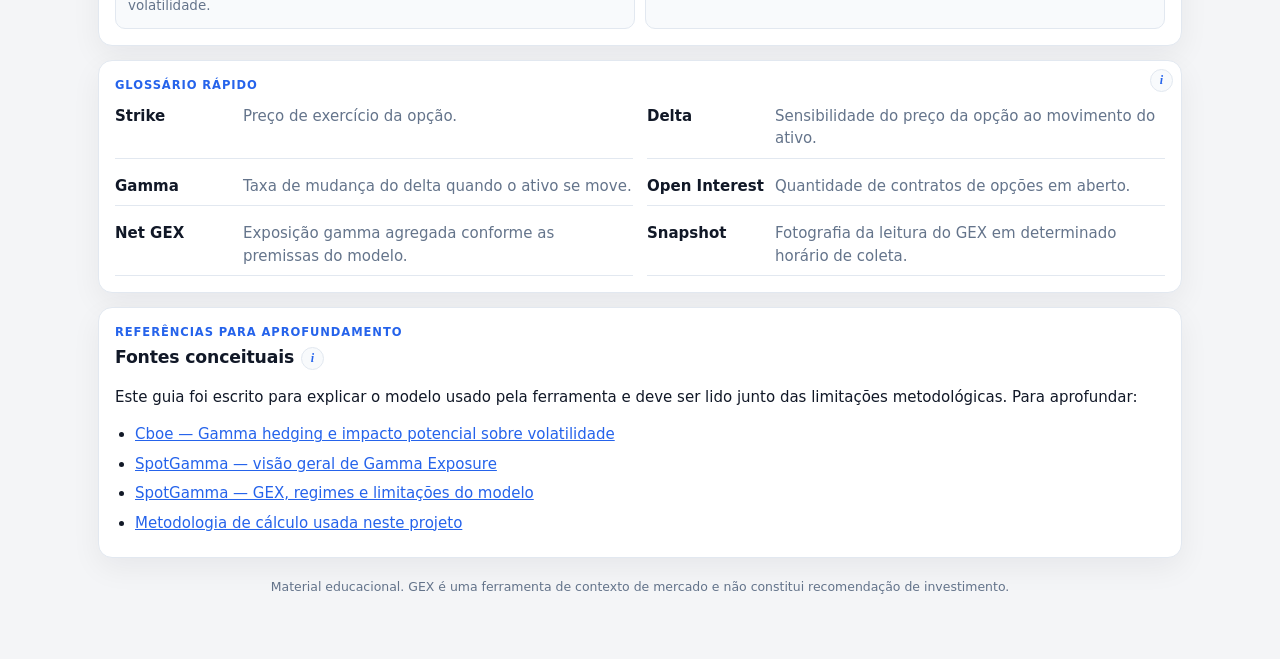
==== commit 6d4d9050: "docs: ensinar C5 e D1 no guia" ====
--- a/docs/entenda-gex.html
+++ b/docs/entenda-gex.html
@@ -144,6 +144,21 @@
     </div>
   </section>
 
+  <section class="card guide-section">
+    <p class="section-kicker">Confluências e duas lentes de opções</p>
+    <h2>Preço, inventário e atividade não são a mesma coisa</h2>
+    <div class="lesson-grid lesson-grid-2">
+      <article class="lesson-card" data-help="price-confluence">
+        <h2>ATR, RSI e Bollinger</h2>
+        <p>Esses indicadores usam apenas o preço. Servem como contexto de volatilidade realizada, momentum e dispersão, sem modificar o GEX ou seus níveis.</p>
+      </article>
+      <article class="lesson-card" data-help="weighting-models">
+        <h2>OI-weighted × Volume-weighted</h2>
+        <p>O modelo por OI descreve inventário aberto. O modelo por volume descreve atividade da sessão ponderada por gamma. Divergências entre os dois podem ser interessantes, mas as grandezas não devem ser somadas.</p>
+      </article>
+    </div>
+  </section>
+
   <section class="card guide-section" data-help="guide-misreads">
     <p class="section-kicker">Erros de interpretação</p>
     <h2>O que o GEX não diz</h2>
--- a/docs/style.css
+++ b/docs/style.css
@@ -208,6 +208,16 @@
 .context-item-head{display:flex;align-items:center;justify-content:space-between;gap:10px}
 .context-item-head strong{font-size:.86rem}.context-tag{font-size:.67rem;font-weight:800;padding:3px 6px;border:1px solid var(--border);border-radius:999px;color:var(--muted)}
 .context-item p{margin:6px 0 0;color:var(--muted);font-size:.82rem;line-height:1.5}
+
+/* C5 · optional price confluence */
+.confluence-controls{display:flex;gap:10px;flex-wrap:wrap;margin:8px 0}
+.confluence-kpis,.weighting-kpis{display:grid;grid-template-columns:repeat(4,1fr);gap:8px;margin:10px 0}
+.confluence-kpi,.weighting-kpi{padding:10px 11px;border:1px solid var(--border);border-radius:10px;background:var(--surface-2)}
+.confluence-kpi span,.confluence-kpi strong,.confluence-kpi small,.weighting-kpi span,.weighting-kpi strong,.weighting-kpi small{display:block}
+.confluence-kpi span,.weighting-kpi span{font-size:.71rem;color:var(--muted)}
+.confluence-kpi strong,.weighting-kpi strong{font-size:.92rem;margin-top:2px;font-variant-numeric:tabular-nums}
+.confluence-kpi small,.weighting-kpi small{font-size:.7rem;color:var(--muted);margin-top:2px}
+.confluence-chart,.weighting-chart{margin-top:4px}
 .display-config{padding-bottom:14px}
 .display-controls{display:grid;grid-template-columns:2fr 1fr 1fr 1fr;gap:10px;margin-top:10px}
 .display-controls label{display:flex;flex-direction:column;gap:5px;color:var(--muted);font-size:.78rem}
@@ -247,8 +257,8 @@
 .tip{position:fixed;z-index:20;pointer-events:none;max-width:280px;background:var(--surface);color:var(--text);border:1px solid var(--border);
   border-radius:9px;padding:8px 10px;font-size:.8rem;box-shadow:0 8px 25px rgba(0,0,0,.2);font-variant-numeric:tabular-nums}
 .tip b{display:block;margin-bottom:3px}.tip .r{display:flex;justify-content:space-between;gap:18px;color:var(--muted)}.tip .r span:last-child{color:var(--text)}
-@media(max-width:1000px){.putcall-kpis{grid-template-columns:repeat(2,1fr)}.context-list{grid-template-columns:1fr}.stress-controls{grid-template-columns:repeat(2,1fr)}.stress-actions{grid-column:1/-1}.stress-summary{grid-template-columns:repeat(2,1fr)}.scorecard-grid{grid-template-columns:repeat(3,1fr)}.quality-grid{grid-template-columns:repeat(2,1fr)}.iv-kpis{grid-template-columns:repeat(3,1fr)}.dual-chart-grid{grid-template-columns:1fr}.structure-kpis,.advanced-kpis{grid-template-columns:repeat(2,1fr)}.compare-summary{grid-template-columns:repeat(3,1fr)}.lesson-grid-3{grid-template-columns:1fr 1fr}.kpis{grid-template-columns:repeat(3,1fr)}.snapshot-controls{grid-template-columns:1fr 1fr}.snapshot-summary{grid-column:1/-1}.display-controls{grid-template-columns:1fr 1fr 1fr}.explain-grid{grid-template-columns:repeat(2,1fr)}}
-@media(max-width:720px){.volume-anomaly-summary,.putcall-kpis{grid-template-columns:1fr}.smoothing-controls{align-items:stretch;flex-direction:column}.stress-controls{grid-template-columns:1fr}.stress-actions{grid-column:auto}.stress-summary,.scorecard-grid{grid-template-columns:1fr 1fr}.receipt-row{align-items:flex-start;flex-direction:column}.quality-grid,.iv-kpis,.oi-summary{grid-template-columns:1fr 1fr}.structure-kpis,.advanced-kpis{grid-template-columns:1fr 1fr}.compare-controls{grid-template-columns:1fr}.compare-summary{grid-template-columns:1fr 1fr}.gex-card-controls{width:100%;align-items:stretch}.gex-card-controls .sel{justify-content:space-between}.lesson-grid-3,.lesson-grid-2,.regime-compare,.myth-grid,.glossary{grid-template-columns:1fr}.glossary>div{grid-template-columns:105px 1fr}.site-nav{width:100%}.site-nav a{flex:1;justify-content:center}.guide-hero h1{font-size:1.65rem}.wrap{padding:18px 10px 46px}.hero{align-items:flex-start;flex-direction:column}.source-box{text-align:left;min-width:0}
+@media(max-width:1000px){.confluence-kpis,.weighting-kpis{grid-template-columns:repeat(2,1fr)}.putcall-kpis{grid-template-columns:repeat(2,1fr)}.context-list{grid-template-columns:1fr}.stress-controls{grid-template-columns:repeat(2,1fr)}.stress-actions{grid-column:1/-1}.stress-summary{grid-template-columns:repeat(2,1fr)}.scorecard-grid{grid-template-columns:repeat(3,1fr)}.quality-grid{grid-template-columns:repeat(2,1fr)}.iv-kpis{grid-template-columns:repeat(3,1fr)}.dual-chart-grid{grid-template-columns:1fr}.structure-kpis,.advanced-kpis{grid-template-columns:repeat(2,1fr)}.compare-summary{grid-template-columns:repeat(3,1fr)}.lesson-grid-3{grid-template-columns:1fr 1fr}.kpis{grid-template-columns:repeat(3,1fr)}.snapshot-controls{grid-template-columns:1fr 1fr}.snapshot-summary{grid-column:1/-1}.display-controls{grid-template-columns:1fr 1fr 1fr}.explain-grid{grid-template-columns:repeat(2,1fr)}}
+@media(max-width:720px){.confluence-kpis,.weighting-kpis{grid-template-columns:1fr 1fr}.volume-anomaly-summary,.putcall-kpis{grid-template-columns:1fr}.smoothing-controls{align-items:stretch;flex-direction:column}.stress-controls{grid-template-columns:1fr}.stress-actions{grid-column:auto}.stress-summary,.scorecard-grid{grid-template-columns:1fr 1fr}.receipt-row{align-items:flex-start;flex-direction:column}.quality-grid,.iv-kpis,.oi-summary{grid-template-columns:1fr 1fr}.structure-kpis,.advanced-kpis{grid-template-columns:1fr 1fr}.compare-controls{grid-template-columns:1fr}.compare-summary{grid-template-columns:1fr 1fr}.gex-card-controls{width:100%;align-items:stretch}.gex-card-controls .sel{justify-content:space-between}.lesson-grid-3,.lesson-grid-2,.regime-compare,.myth-grid,.glossary{grid-template-columns:1fr}.glossary>div{grid-template-columns:105px 1fr}.site-nav{width:100%}.site-nav a{flex:1;justify-content:center}.guide-hero h1{font-size:1.65rem}.wrap{padding:18px 10px 46px}.hero{align-items:flex-start;flex-direction:column}.source-box{text-align:left;min-width:0}
   .kpis{grid-template-columns:repeat(2,1fr)}.card-head{flex-direction:column}.snapshot-controls{grid-template-columns:1fr}.snapshot-summary{grid-column:auto}.display-controls{grid-template-columns:1fr}.override{min-width:0;width:100%}.explain-grid{grid-template-columns:1fr}
   .chart-tools-overlay{top:7px;right:8px;max-width:250px}.chart-tool{min-width:34px;min-height:32px}.chart-view-status-overlay{left:76px;top:8px}.chart-help{font-size:.7rem}.chart svg{min-width:700px}}
 @media(max-width:480px){h1{font-size:1.55rem}.kpis{grid-template-columns:1fr 1fr}.kpi .big{font-size:1.12rem}.override>div{flex-wrap:wrap}}
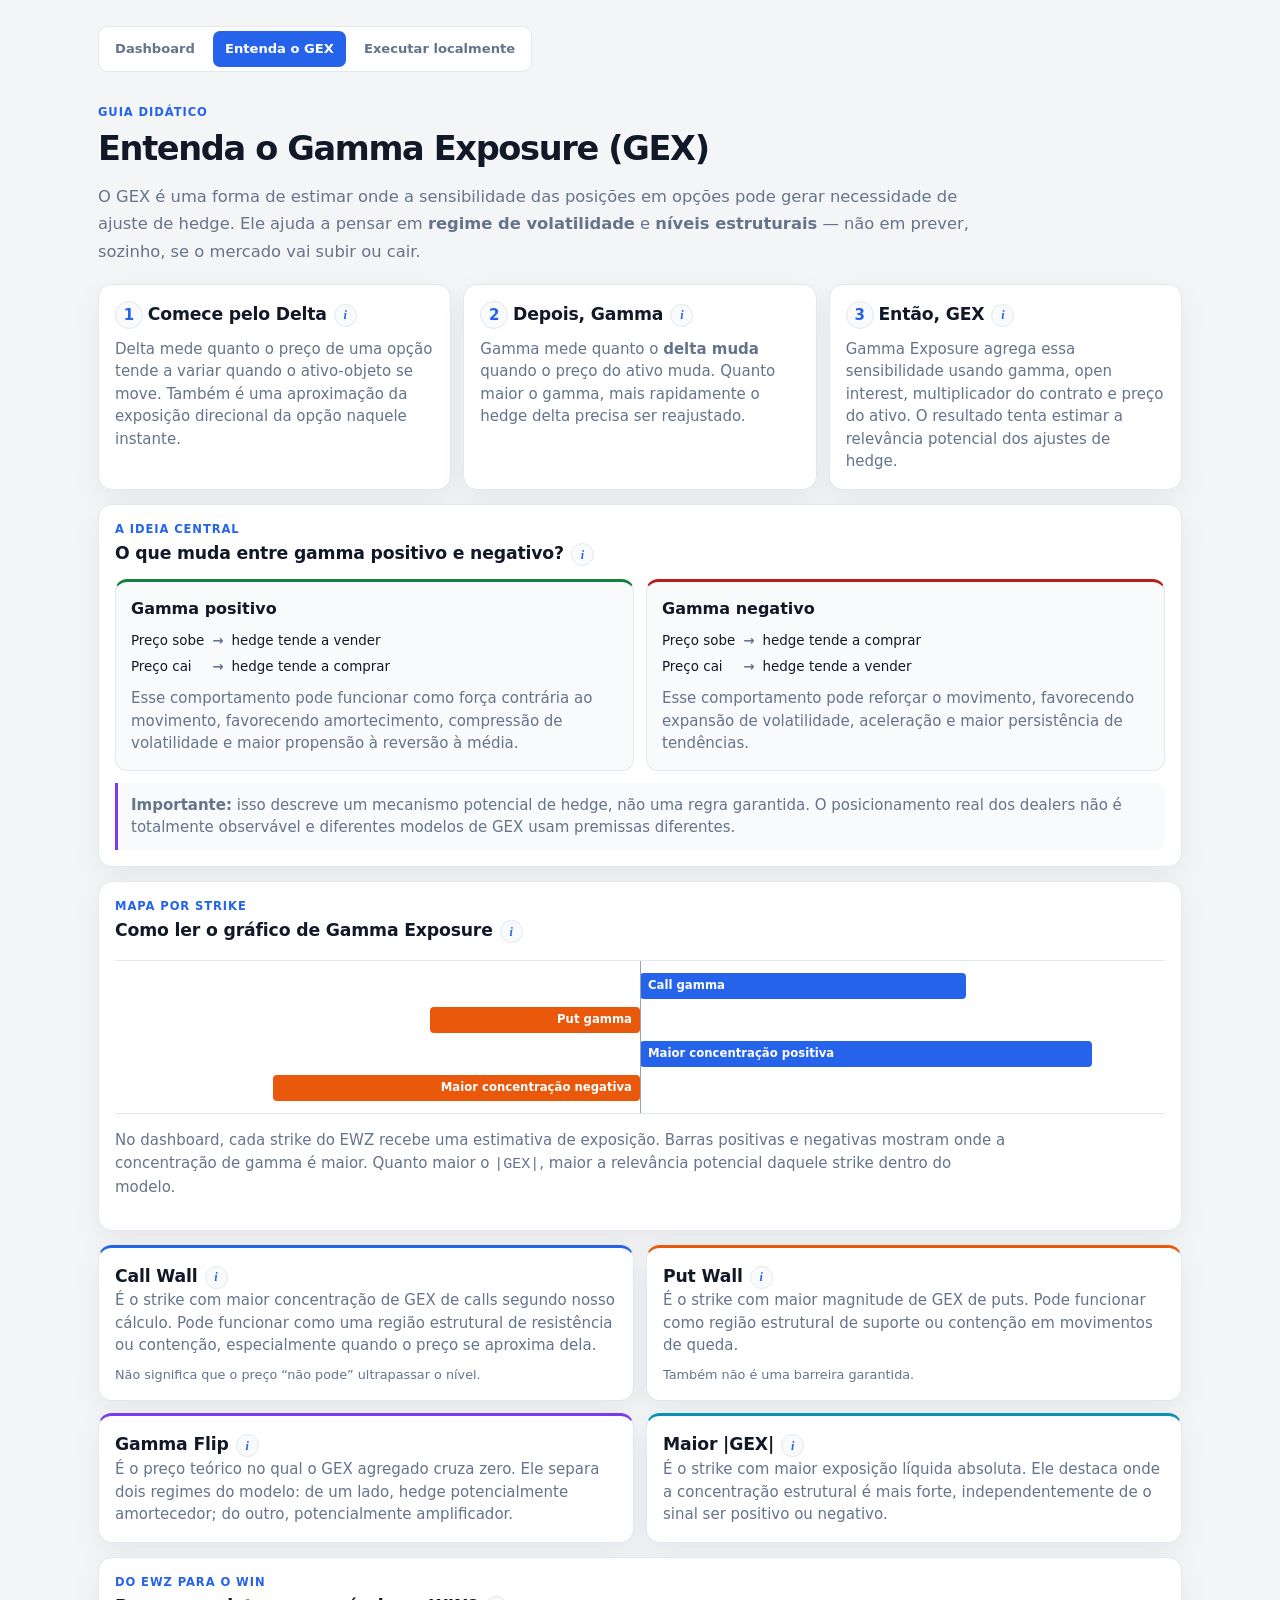
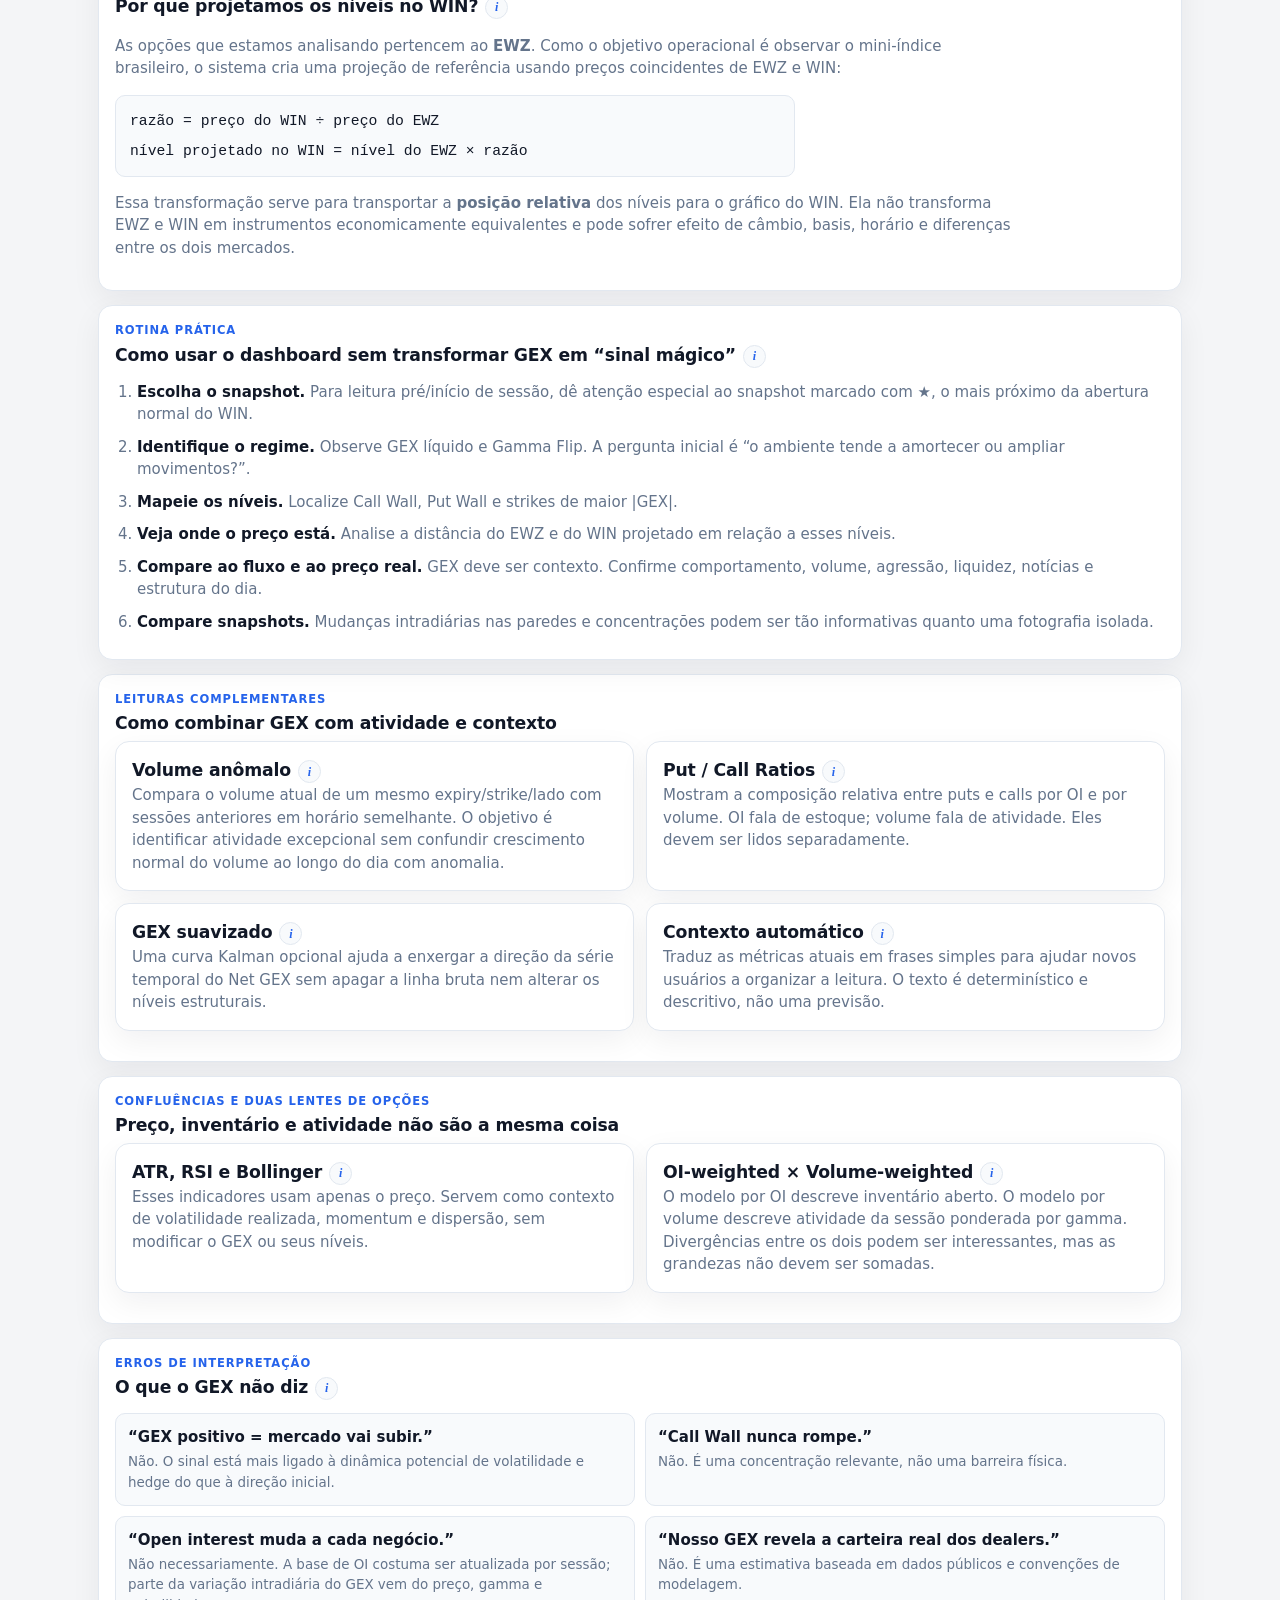
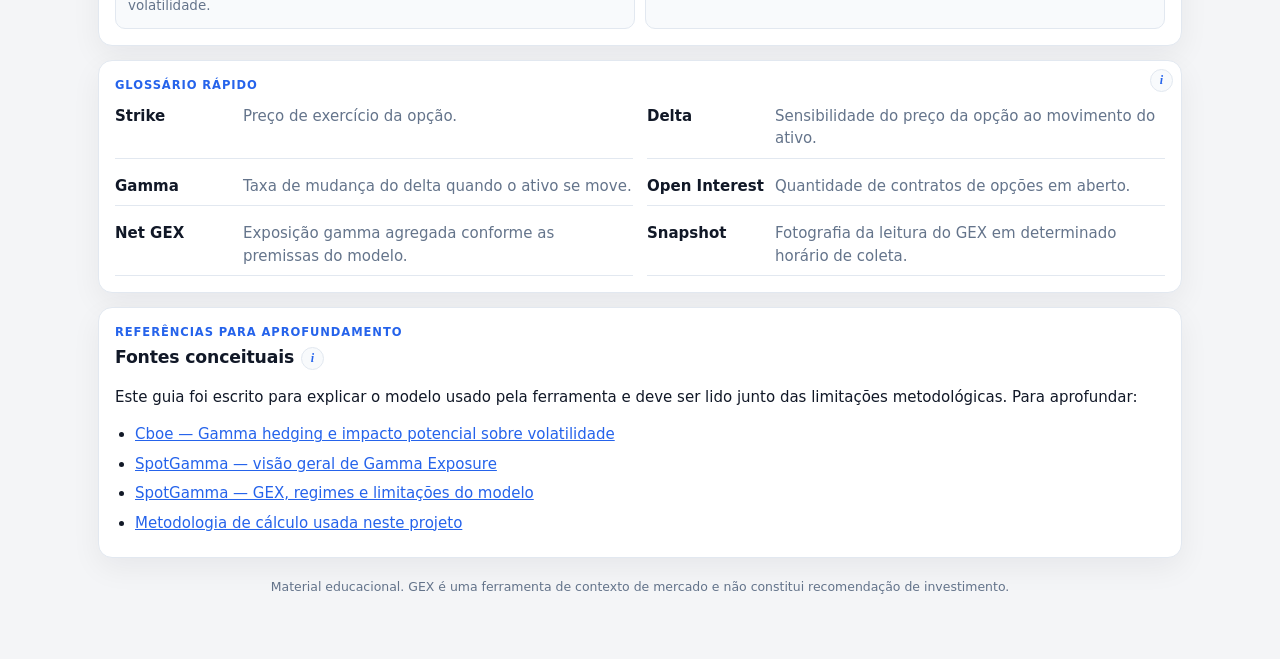
==== commit f3f011c2: "docs: adicionar execução local à navegação" ====
--- a/docs/entenda-gex.html
+++ b/docs/entenda-gex.html
@@ -13,6 +13,7 @@
   <nav class="site-nav" aria-label="Navegação principal">
     <a href="index.html">Dashboard</a>
     <a class="active" href="entenda-gex.html">Entenda o GEX</a>
+    <a href="execucao-local.html">Executar localmente</a>
   </nav>
 
   <header class="guide-hero">
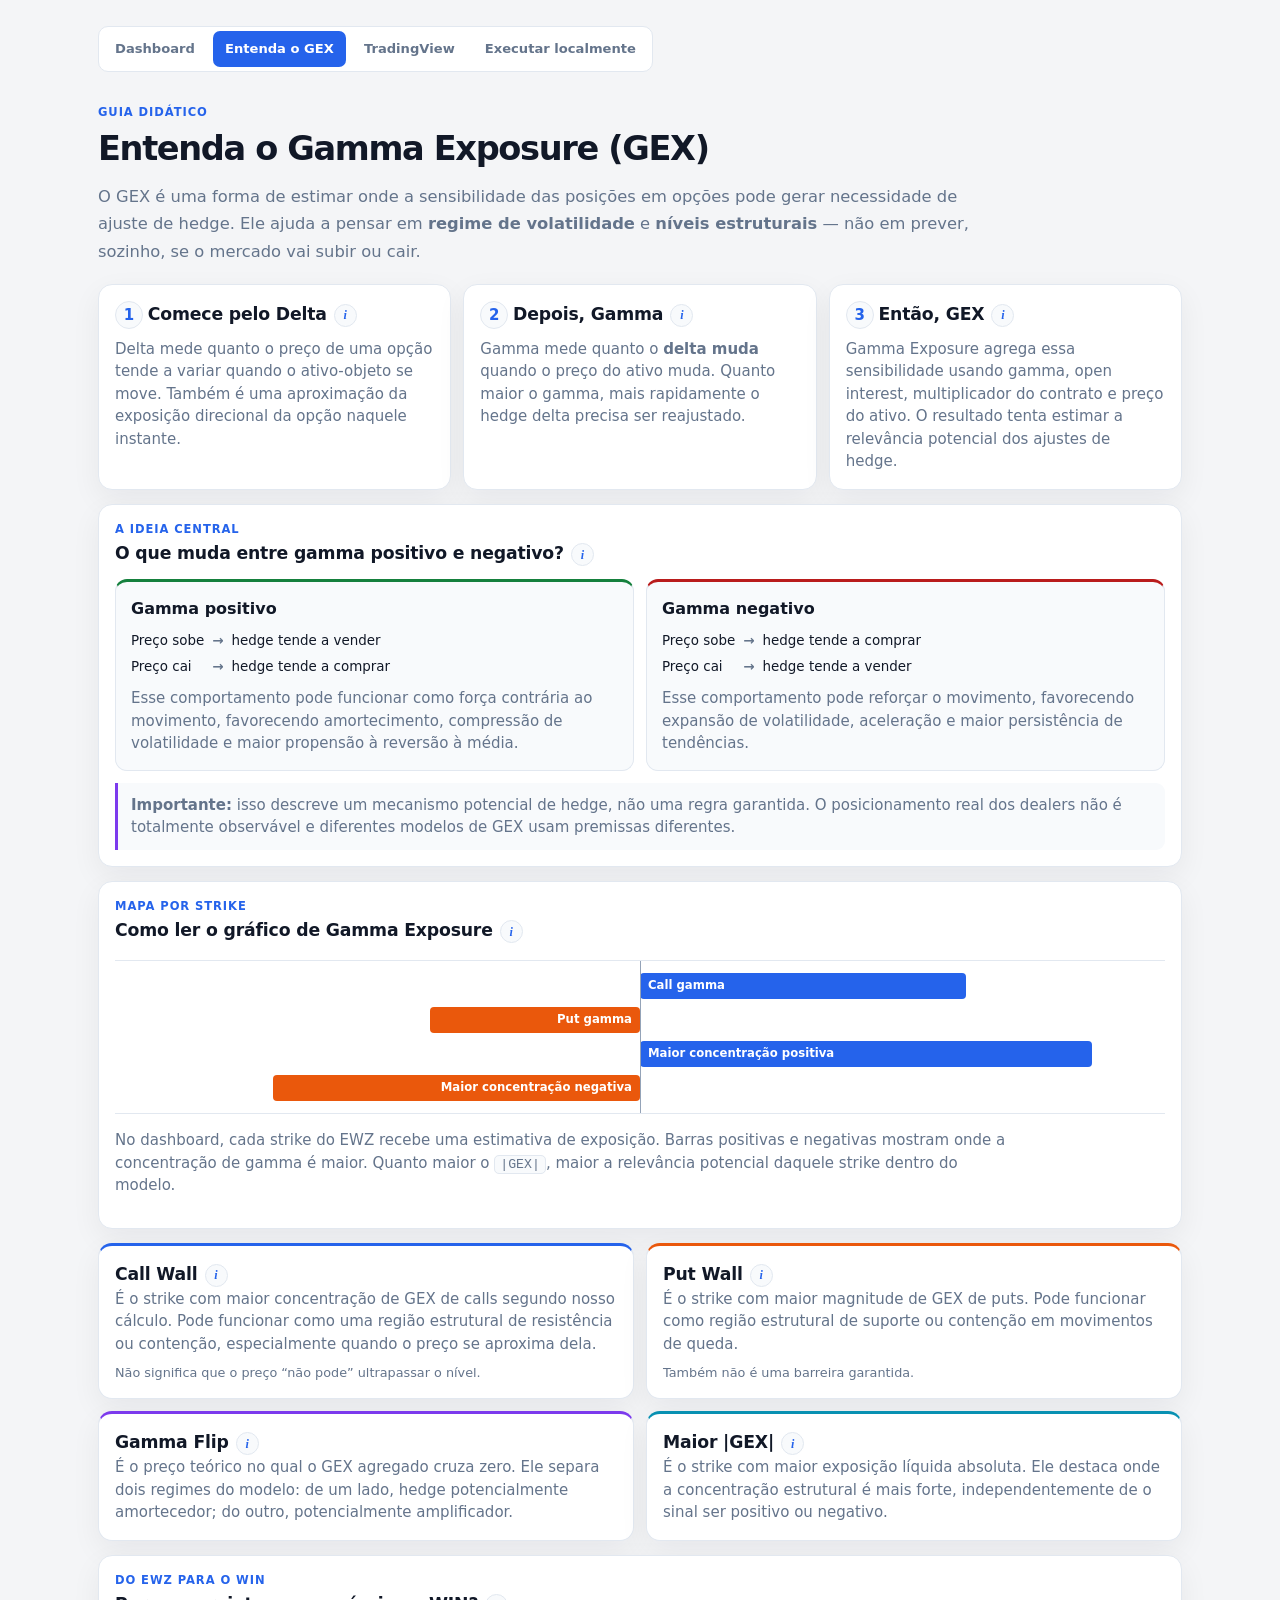
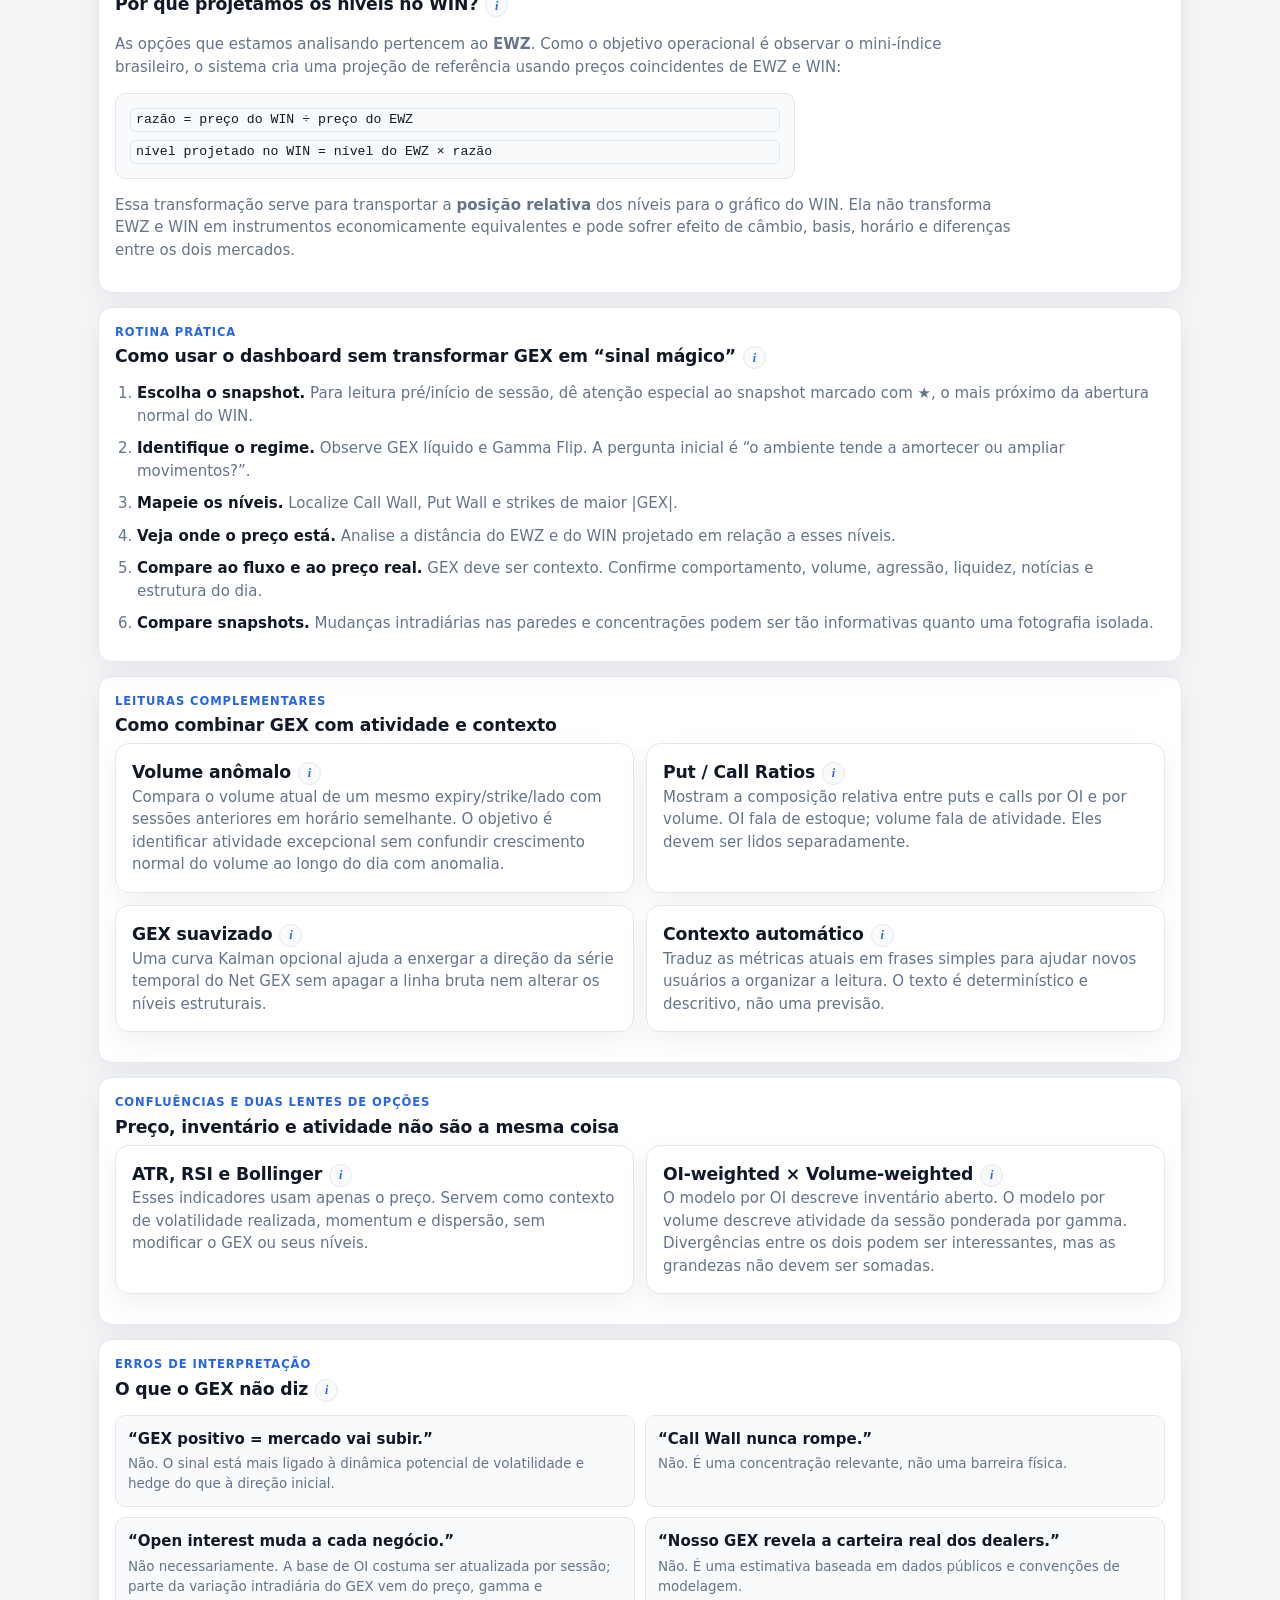
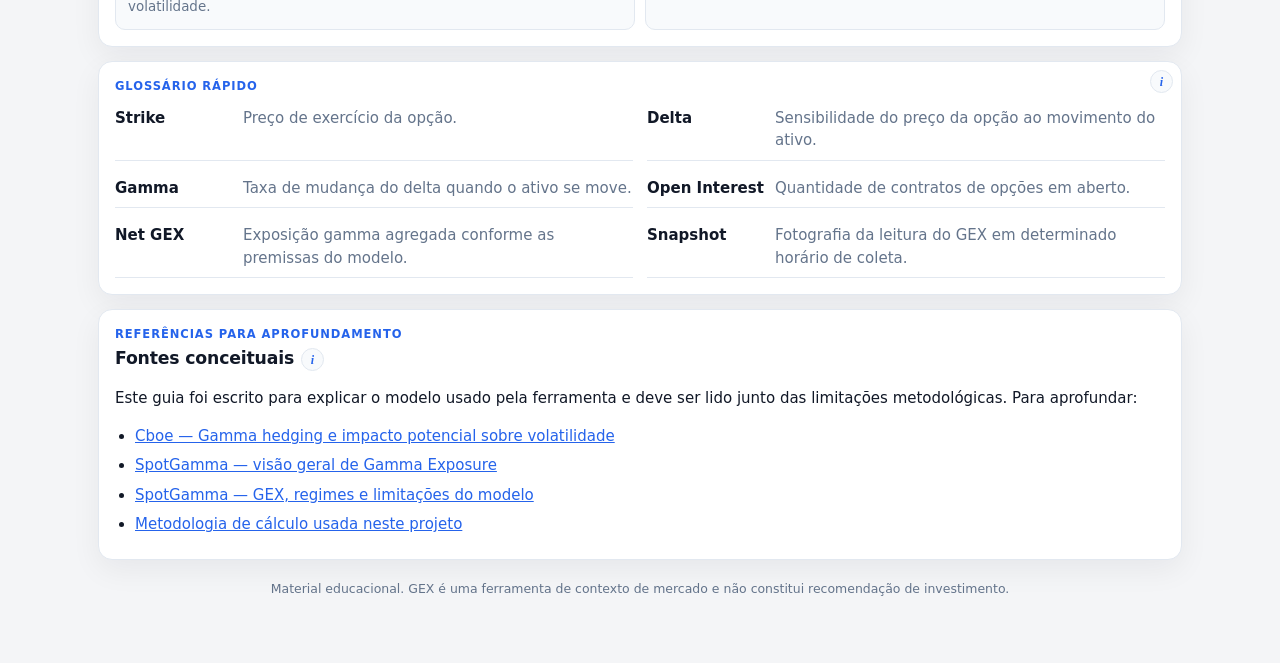
==== commit 9819fc66: "docs: adicionar TradingView à navegação" ====
--- a/docs/entenda-gex.html
+++ b/docs/entenda-gex.html
@@ -13,6 +13,7 @@
   <nav class="site-nav" aria-label="Navegação principal">
     <a href="index.html">Dashboard</a>
     <a class="active" href="entenda-gex.html">Entenda o GEX</a>
+    <a href="tradingview.html">TradingView</a>
     <a href="execucao-local.html">Executar localmente</a>
   </nav>
 
--- a/docs/style.css
+++ b/docs/style.css
@@ -257,6 +257,11 @@
 .tip{position:fixed;z-index:20;pointer-events:none;max-width:280px;background:var(--surface);color:var(--text);border:1px solid var(--border);
   border-radius:9px;padding:8px 10px;font-size:.8rem;box-shadow:0 8px 25px rgba(0,0,0,.2);font-variant-numeric:tabular-nums}
 .tip b{display:block;margin-bottom:3px}.tip .r{display:flex;justify-content:space-between;gap:18px;color:var(--muted)}.tip .r span:last-child{color:var(--text)}
+
+.guide-section code,.lesson-card code{font-family:ui-monospace,SFMono-Regular,Consolas,"Liberation Mono",monospace;background:var(--surface-2);border:1px solid var(--border);border-radius:5px;padding:1px 5px;font-size:.88em}
+.guide-section pre{overflow:auto;background:var(--surface-2);border:1px solid var(--border);border-radius:9px;padding:12px}
+.guide-section pre code{border:0;background:transparent;padding:0}
+.guide-list{color:var(--muted);line-height:1.65}.guide-list li+li{margin-top:5px}
 @media(max-width:1000px){.confluence-kpis,.weighting-kpis{grid-template-columns:repeat(2,1fr)}.putcall-kpis{grid-template-columns:repeat(2,1fr)}.context-list{grid-template-columns:1fr}.stress-controls{grid-template-columns:repeat(2,1fr)}.stress-actions{grid-column:1/-1}.stress-summary{grid-template-columns:repeat(2,1fr)}.scorecard-grid{grid-template-columns:repeat(3,1fr)}.quality-grid{grid-template-columns:repeat(2,1fr)}.iv-kpis{grid-template-columns:repeat(3,1fr)}.dual-chart-grid{grid-template-columns:1fr}.structure-kpis,.advanced-kpis{grid-template-columns:repeat(2,1fr)}.compare-summary{grid-template-columns:repeat(3,1fr)}.lesson-grid-3{grid-template-columns:1fr 1fr}.kpis{grid-template-columns:repeat(3,1fr)}.snapshot-controls{grid-template-columns:1fr 1fr}.snapshot-summary{grid-column:1/-1}.display-controls{grid-template-columns:1fr 1fr 1fr}.explain-grid{grid-template-columns:repeat(2,1fr)}}
 @media(max-width:720px){.confluence-kpis,.weighting-kpis{grid-template-columns:1fr 1fr}.volume-anomaly-summary,.putcall-kpis{grid-template-columns:1fr}.smoothing-controls{align-items:stretch;flex-direction:column}.stress-controls{grid-template-columns:1fr}.stress-actions{grid-column:auto}.stress-summary,.scorecard-grid{grid-template-columns:1fr 1fr}.receipt-row{align-items:flex-start;flex-direction:column}.quality-grid,.iv-kpis,.oi-summary{grid-template-columns:1fr 1fr}.structure-kpis,.advanced-kpis{grid-template-columns:1fr 1fr}.compare-controls{grid-template-columns:1fr}.compare-summary{grid-template-columns:1fr 1fr}.gex-card-controls{width:100%;align-items:stretch}.gex-card-controls .sel{justify-content:space-between}.lesson-grid-3,.lesson-grid-2,.regime-compare,.myth-grid,.glossary{grid-template-columns:1fr}.glossary>div{grid-template-columns:105px 1fr}.site-nav{width:100%}.site-nav a{flex:1;justify-content:center}.guide-hero h1{font-size:1.65rem}.wrap{padding:18px 10px 46px}.hero{align-items:flex-start;flex-direction:column}.source-box{text-align:left;min-width:0}
   .kpis{grid-template-columns:repeat(2,1fr)}.card-head{flex-direction:column}.snapshot-controls{grid-template-columns:1fr}.snapshot-summary{grid-column:auto}.display-controls{grid-template-columns:1fr}.override{min-width:0;width:100%}.explain-grid{grid-template-columns:1fr}
